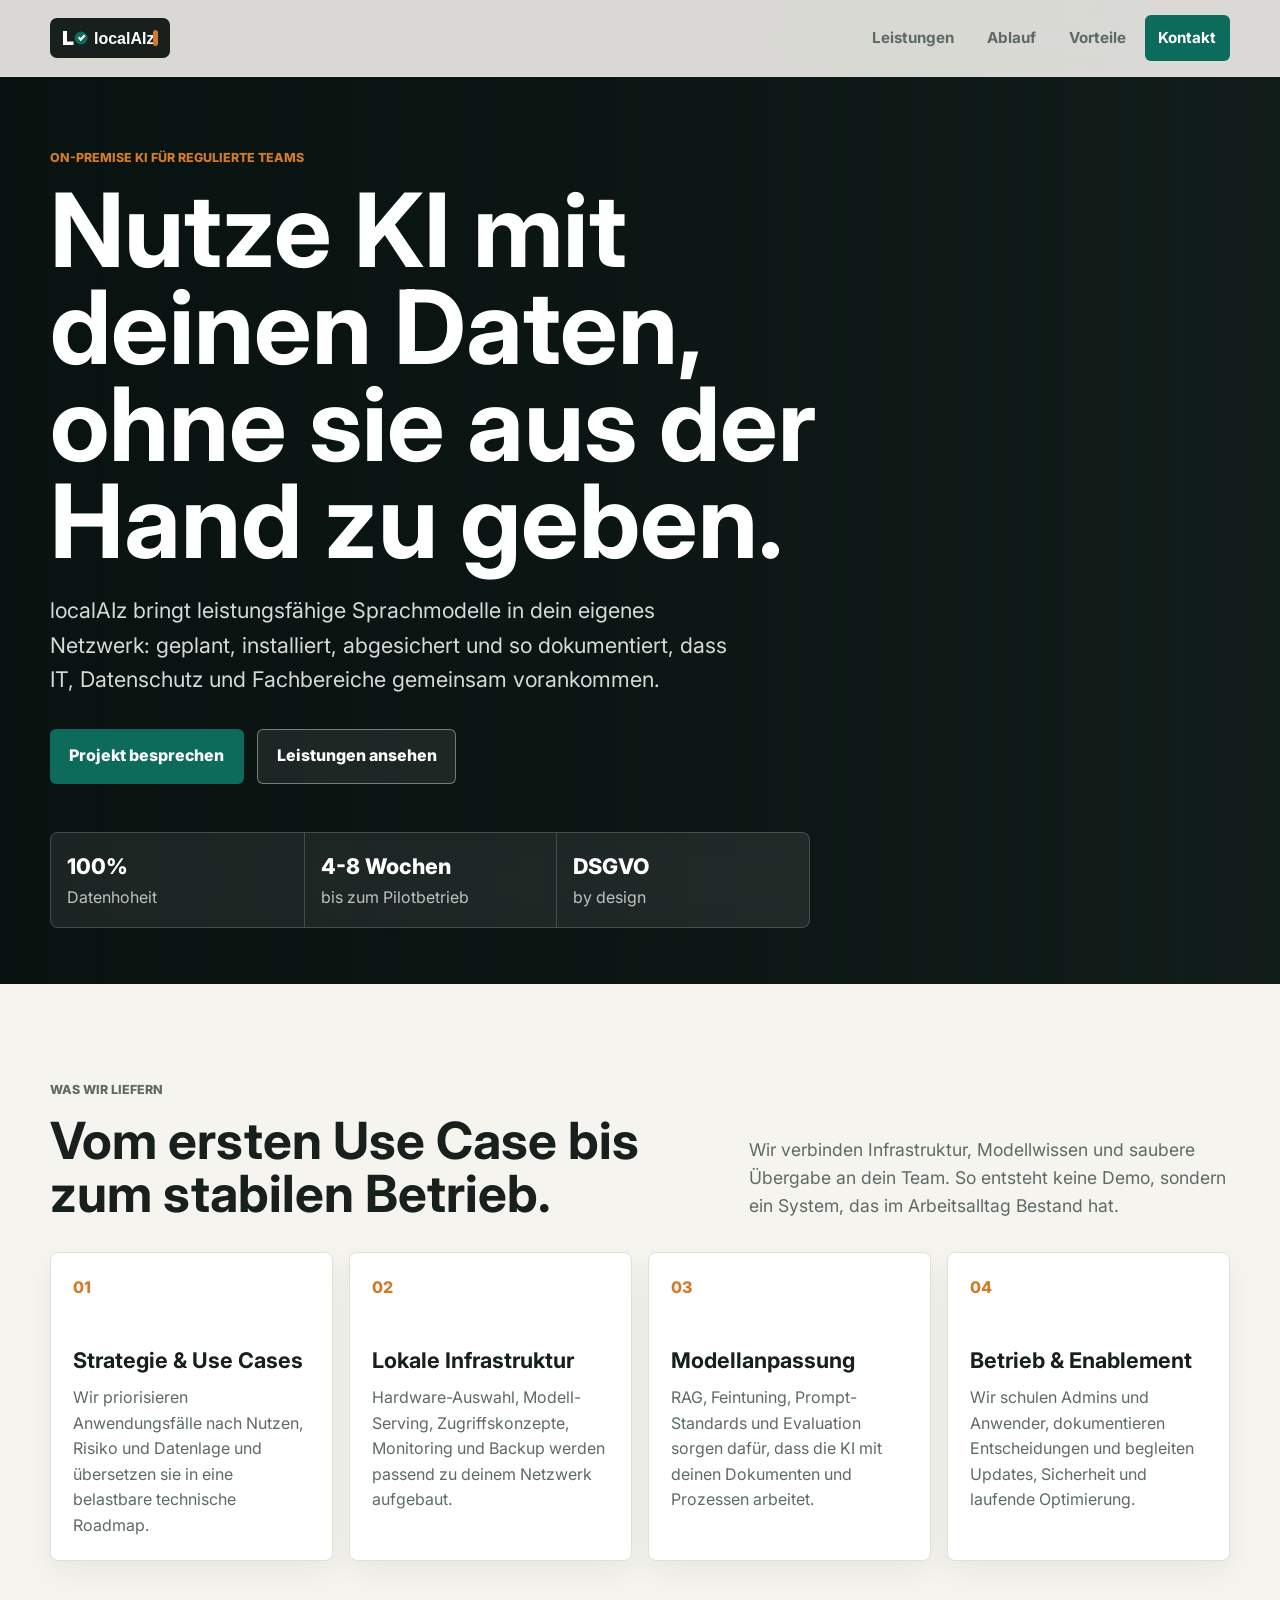
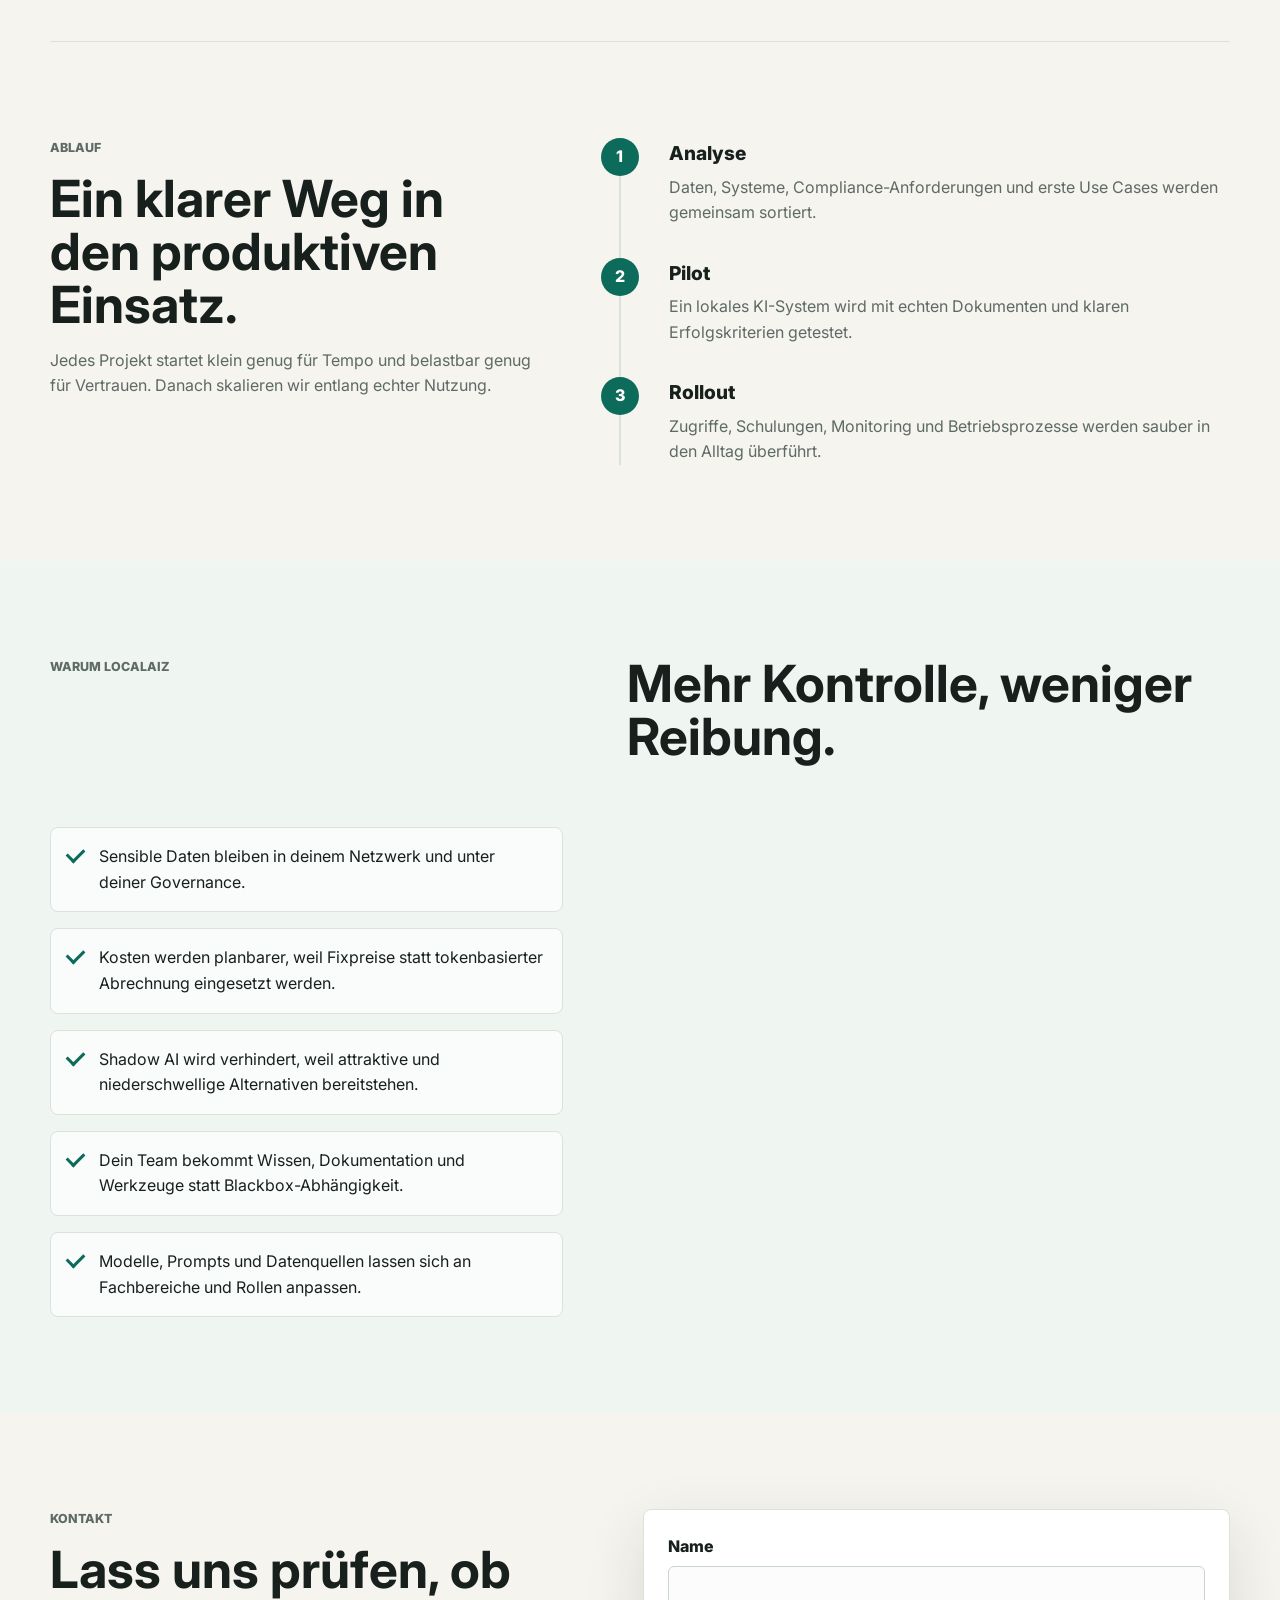
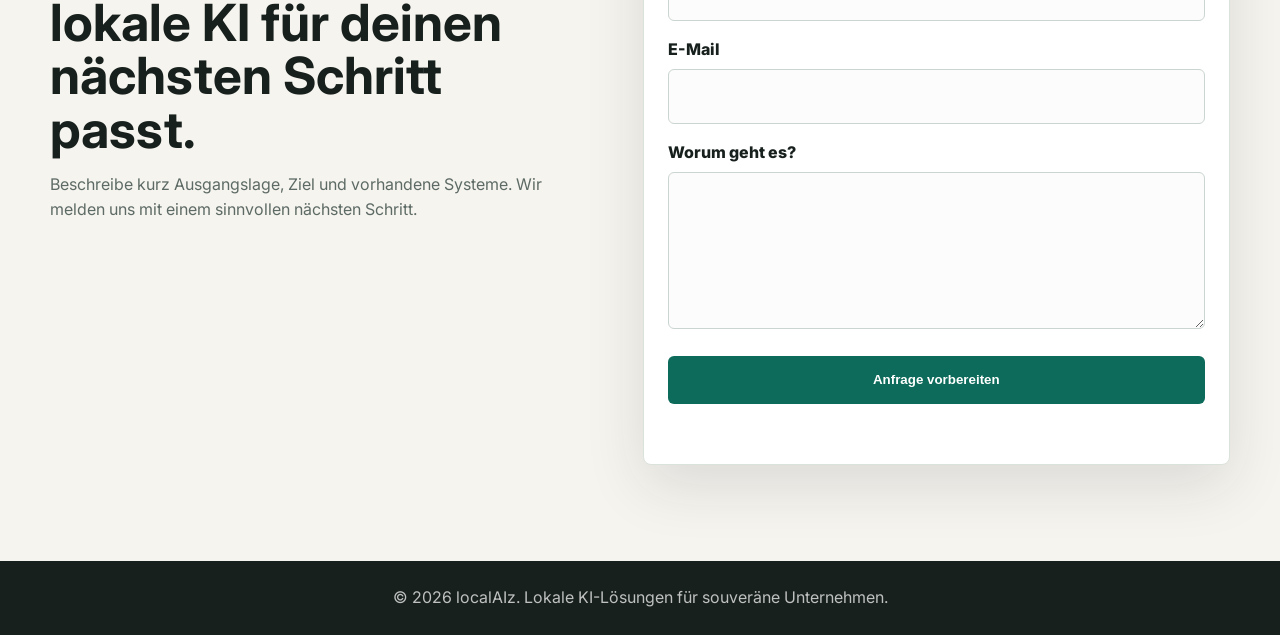
==== index.html @ 85a8493a "initial commit" ====
<!DOCTYPE html>
<html lang="de">
<head>
  <meta charset="utf-8" />
  <meta name="viewport" content="width=device-width, initial-scale=1.0" />
  <meta name="description" content="localAIz plant, installiert und betreibt lokale KI-Systeme für Unternehmen, die sensible Daten sicher im eigenen Netzwerk nutzen wollen." />
  <meta name="robots" content="index, follow" />
  <meta property="og:title" content="localAIz - Lokale KI für sensible Unternehmensdaten" />
  <meta property="og:description" content="Beratung, Deployment und Betrieb lokaler KI-Systeme ohne Cloud-Abhängigkeit." />
  <meta property="og:type" content="website" />
  <meta property="og:url" content="https://localaiz.example.com/" />
  <meta property="og:image" content="https://images.unsplash.com/photo-1516321318423-f06f85e504b3?auto=format&fit=crop&w=1350&q=80" />
  <title>localAIz - Lokale KI für Unternehmen</title>
  <link rel="icon" href="logo.svg" type="image/svg+xml" />
  <link rel="preconnect" href="https://fonts.googleapis.com" />
  <link rel="preconnect" href="https://fonts.gstatic.com" crossorigin />
  <link href="https://fonts.googleapis.com/css2?family=Inter:wght@400;500;600;700;800&display=swap" rel="stylesheet" />
  <link rel="stylesheet" href="styles.css" />
  <script src="script.js" defer></script>
</head>
<body>
  <a href="#main-content" class="skip-link">Zum Hauptinhalt springen</a>

  <header class="site-header" data-header>
    <nav class="nav" aria-label="Hauptnavigation">
      <a class="brand" href="#top" aria-label="localAIz Startseite">
        <img src="logo.svg" alt="" class="logo" />
      </a>
      <button class="nav-toggle" type="button" aria-expanded="false" aria-controls="nav-menu" aria-label="Navigation öffnen">
        <span></span>
        <span></span>
      </button>
      <div class="nav-menu" id="nav-menu">
        <a href="#services" class="nav-link">Leistungen</a>
        <a href="#process" class="nav-link">Ablauf</a>
        <a href="#why" class="nav-link">Vorteile</a>
        <a href="#contact" class="nav-link nav-cta">Kontakt</a>
      </div>
    </nav>
  </header>

  <main id="main-content">
    <section class="hero" id="top" aria-labelledby="hero-title">
      <div class="hero-media" aria-hidden="true"></div>
      <div class="hero-inner">
        <p class="eyebrow">On-premise KI für regulierte Teams</p>
        <h1 id="hero-title">Nutze KI mit deinen Daten, ohne sie aus der Hand zu geben.</h1>
        <p class="hero-copy">localAIz bringt leistungsfähige Sprachmodelle in dein eigenes Netzwerk: geplant, installiert, abgesichert und so dokumentiert, dass IT, Datenschutz und Fachbereiche gemeinsam vorankommen.</p>
        <div class="hero-actions">
          <a href="#contact" class="btn btn-primary">Projekt besprechen</a>
          <a href="#services" class="btn btn-secondary">Leistungen ansehen</a>
        </div>
        <dl class="hero-stats" aria-label="Projektkennzahlen">
          <div>
            <dt>100%</dt>
            <dd>Datenhoheit</dd>
          </div>
          <div>
            <dt>4-8 Wochen</dt>
            <dd>bis zum Pilotbetrieb</dd>
          </div>
          <div>
            <dt>DSGVO</dt>
            <dd>by design</dd>
          </div>
        </dl>
      </div>
    </section>

    <section id="services" class="section section-intro">
      <div>
        <p class="eyebrow">Was wir liefern</p>
        <h2>Vom ersten Use Case bis zum stabilen Betrieb.</h2>
      </div>
      <p>Wir verbinden Infrastruktur, Modellwissen und saubere Übergabe an dein Team. So entsteht keine Demo, sondern ein System, das im Arbeitsalltag Bestand hat.</p>
    </section>

    <section class="service-grid" aria-label="Leistungen">
      <article class="service-card">
        <span class="card-number">01</span>
        <h3>Strategie & Use Cases</h3>
        <p>Wir priorisieren Anwendungsfälle nach Nutzen, Risiko und Datenlage und übersetzen sie in eine belastbare technische Roadmap.</p>
      </article>
      <article class="service-card">
        <span class="card-number">02</span>
        <h3>Lokale Infrastruktur</h3>
        <p>Hardware-Auswahl, Modell-Serving, Zugriffskonzepte, Monitoring und Backup werden passend zu deinem Netzwerk aufgebaut.</p>
      </article>
      <article class="service-card">
        <span class="card-number">03</span>
        <h3>Modellanpassung</h3>
        <p>RAG, Feintuning, Prompt-Standards und Evaluation sorgen dafür, dass die KI mit deinen Dokumenten und Prozessen arbeitet.</p>
      </article>
      <article class="service-card">
        <span class="card-number">04</span>
        <h3>Betrieb & Enablement</h3>
        <p>Wir schulen Admins und Anwender, dokumentieren Entscheidungen und begleiten Updates, Sicherheit und laufende Optimierung.</p>
      </article>
    </section>

    <section id="process" class="section split-section">
      <div>
        <p class="eyebrow">Ablauf</p>
        <h2>Ein klarer Weg in den produktiven Einsatz.</h2>
        <p>Jedes Projekt startet klein genug für Tempo und belastbar genug für Vertrauen. Danach skalieren wir entlang echter Nutzung.</p>
      </div>
      <ol class="timeline">
        <li>
          <span>Analyse</span>
          <p>Daten, Systeme, Compliance-Anforderungen und erste Use Cases werden gemeinsam sortiert.</p>
        </li>
        <li>
          <span>Pilot</span>
          <p>Ein lokales KI-System wird mit echten Dokumenten und klaren Erfolgskriterien getestet.</p>
        </li>
        <li>
          <span>Rollout</span>
          <p>Zugriffe, Schulungen, Monitoring und Betriebsprozesse werden sauber in den Alltag überführt.</p>
        </li>
      </ol>
    </section>

    <section id="why" class="section why">
      <div class="why-panel">
        <p class="eyebrow">Warum localAIz</p>
        <h2>Mehr Kontrolle, weniger Reibung.</h2>
        <ul class="check-list">
          <li>Sensible Daten bleiben in deinem Netzwerk und unter deiner Governance.</li>
          <li>Kosten werden planbarer, weil Fixpreise statt tokenbasierter Abrechnung eingesetzt werden.</li>
          <li>Shadow AI wird verhindert, weil attraktive und niederschwellige Alternativen bereitstehen.</li>
          <li>Dein Team bekommt Wissen, Dokumentation und Werkzeuge statt Blackbox-Abhängigkeit.</li>
          <li>Modelle, Prompts und Datenquellen lassen sich an Fachbereiche und Rollen anpassen.</li>
        </ul>
      </div>
    </section>

    <section id="contact" class="section contact">
      <div class="contact-copy">
        <p class="eyebrow">Kontakt</p>
        <h2>Lass uns prüfen, ob lokale KI für deinen nächsten Schritt passt.</h2>
        <p>Beschreibe kurz Ausgangslage, Ziel und vorhandene Systeme. Wir melden uns mit einem sinnvollen nächsten Schritt.</p>
      </div>
      <form id="contact-form" class="contact-form" action="#" method="post">
        <div class="field">
          <label for="name">Name</label>
          <input type="text" id="name" name="name" autocomplete="name" required />
        </div>
        <div class="field">
          <label for="email">E-Mail</label>
          <input type="email" id="email" name="email" autocomplete="email" required />
        </div>
        <div class="field">
          <label for="message">Worum geht es?</label>
          <textarea id="message" name="message" rows="5" required></textarea>
        </div>
        <button type="submit" class="btn btn-primary">Anfrage vorbereiten</button>
        <p class="form-status" role="status" aria-live="polite"></p>
      </form>
    </section>
  </main>

  <footer class="site-footer">
    <p>© 2026 localAIz. Lokale KI-Lösungen für souveräne Unternehmen.</p>
  </footer>
</body>
</html>
---- styles.css ----
:root {
  --bg: #f6f4ef;
  --surface: #ffffff;
  --surface-strong: #eff5f1;
  --ink: #17201d;
  --muted: #5d6a65;
  --line: #dbe2dc;
  --primary: #0c6b5a;
  --primary-dark: #084d42;
  --accent: #d37b2b;
  --shadow: 0 20px 60px rgba(23, 32, 29, 0.12);
  --header-height: 76px;
}

* {
  box-sizing: border-box;
}

html {
  scroll-behavior: smooth;
  scroll-padding-top: calc(var(--header-height) + 24px);
}

body {
  margin: 0;
  color: var(--ink);
  background: var(--bg);
  font-family: "Inter", system-ui, -apple-system, BlinkMacSystemFont, "Segoe UI", sans-serif;
  line-height: 1.6;
}

img {
  max-width: 100%;
  display: block;
}

a {
  color: inherit;
}

.skip-link {
  position: fixed;
  left: 1rem;
  top: 1rem;
  z-index: 20;
  padding: 0.7rem 1rem;
  color: var(--surface);
  background: var(--ink);
  border-radius: 6px;
  transform: translateY(-150%);
}

.skip-link:focus {
  transform: translateY(0);
}

.site-header {
  position: fixed;
  top: 0;
  left: 0;
  right: 0;
  z-index: 10;
  background: rgba(246, 244, 239, 0.88);
  border-bottom: 1px solid rgba(219, 226, 220, 0.75);
  backdrop-filter: blur(16px);
}

.nav {
  min-height: var(--header-height);
  width: min(1180px, calc(100% - 32px));
  margin: 0 auto;
  display: flex;
  align-items: center;
  justify-content: space-between;
  gap: 1.5rem;
}

.brand {
  display: inline-flex;
  align-items: center;
  text-decoration: none;
}

.logo {
  width: 120px;
  height: 40px;
}

.nav-menu {
  display: flex;
  align-items: center;
  gap: 0.35rem;
}

.nav-link {
  padding: 0.65rem 0.85rem;
  color: var(--muted);
  border-radius: 6px;
  text-decoration: none;
  font-size: 0.95rem;
  font-weight: 700;
}

.nav-link:hover,
.nav-link:focus-visible,
.nav-link.active {
  color: var(--ink);
  background: rgba(12, 107, 90, 0.09);
}

.nav-cta {
  color: var(--surface);
  background: var(--primary);
}

.nav-cta:hover,
.nav-cta:focus-visible,
.nav-cta.active {
  color: var(--surface);
  background: var(--primary-dark);
}

.nav-toggle {
  display: none;
  width: 44px;
  height: 44px;
  border: 1px solid var(--line);
  border-radius: 6px;
  background: var(--surface);
  cursor: pointer;
}

.nav-toggle span {
  display: block;
  width: 20px;
  height: 2px;
  margin: 5px auto;
  background: var(--ink);
}

.hero {
  position: relative;
  min-height: 92vh;
  padding: calc(var(--header-height) + 72px) 1rem 56px;
  display: grid;
  align-items: end;
  overflow: hidden;
  color: var(--surface);
  background: #16221f;
}

.hero-media {
  position: absolute;
  inset: 0;
  background:
    linear-gradient(90deg, rgba(7, 17, 15, 0.9) 0%, rgba(7, 17, 15, 0.72) 46%, rgba(7, 17, 15, 0.3) 100%),
    url("https://images.unsplash.com/photo-1516321318423-f06f85e504b3?auto=format&fit=crop&w=1600&q=82") center / cover no-repeat;
}

.hero-inner {
  position: relative;
  width: min(1180px, 100%);
  margin: 0 auto;
}

.eyebrow {
  margin: 0 0 0.85rem;
  color: var(--accent);
  font-size: 0.78rem;
  font-weight: 800;
  letter-spacing: 0;
  text-transform: uppercase;
}

.hero h1 {
  max-width: 800px;
  margin: 0;
  font-size: clamp(2.7rem, 8vw, 6.6rem);
  line-height: 0.95;
}

.hero-copy {
  max-width: 690px;
  margin: 1.4rem 0 0;
  color: rgba(255, 255, 255, 0.84);
  font-size: clamp(1.05rem, 2vw, 1.35rem);
}

.hero-actions {
  display: flex;
  flex-wrap: wrap;
  gap: 0.85rem;
  margin-top: 2rem;
}

.btn {
  display: inline-flex;
  align-items: center;
  justify-content: center;
  min-height: 48px;
  padding: 0.85rem 1.15rem;
  border: 1px solid transparent;
  border-radius: 6px;
  text-decoration: none;
  font-weight: 800;
  cursor: pointer;
  transition: transform 0.18s ease, background 0.18s ease, border-color 0.18s ease;
}

.btn:hover {
  transform: translateY(-2px);
}

.btn-primary {
  color: var(--surface);
  background: var(--primary);
}

.btn-primary:hover,
.btn-primary:focus-visible {
  background: var(--primary-dark);
}

.btn-secondary {
  color: var(--surface);
  border-color: rgba(255, 255, 255, 0.4);
  background: rgba(255, 255, 255, 0.08);
}

.hero-stats {
  width: min(760px, 100%);
  margin: 3rem 0 0;
  display: grid;
  grid-template-columns: repeat(3, 1fr);
  border: 1px solid rgba(255, 255, 255, 0.18);
  border-radius: 8px;
  background: rgba(255, 255, 255, 0.08);
  backdrop-filter: blur(12px);
}

.hero-stats div {
  padding: 1rem;
}

.hero-stats div + div {
  border-left: 1px solid rgba(255, 255, 255, 0.18);
}

.hero-stats dt {
  font-size: 1.35rem;
  font-weight: 800;
}

.hero-stats dd {
  margin: 0.15rem 0 0;
  color: rgba(255, 255, 255, 0.72);
}

.section,
.service-grid {
  width: min(1180px, calc(100% - 32px));
  margin: 0 auto;
}

.section {
  padding: 6rem 0;
}

.section h2 {
  margin: 0;
  max-width: 740px;
  font-size: clamp(2rem, 4vw, 3.5rem);
  line-height: 1.04;
}

.section p {
  color: var(--muted);
}

.section-intro {
  display: grid;
  grid-template-columns: 1.15fr 0.85fr;
  align-items: end;
  gap: 3rem;
  padding-bottom: 2rem;
}

.section-intro > p {
  margin: 0;
  font-size: 1.1rem;
}

.service-grid {
  display: grid;
  grid-template-columns: repeat(4, 1fr);
  gap: 1rem;
  padding-bottom: 5rem;
}

.service-card {
  min-height: 300px;
  padding: 1.35rem;
  border: 1px solid var(--line);
  border-radius: 8px;
  background: var(--surface);
  box-shadow: 0 12px 30px rgba(23, 32, 29, 0.06);
}

.card-number {
  color: var(--accent);
  font-weight: 800;
}

.service-card h3 {
  margin: 3rem 0 0.75rem;
  font-size: 1.35rem;
  line-height: 1.15;
}

.service-card p {
  margin: 0;
  color: var(--muted);
}

.split-section {
  display: grid;
  grid-template-columns: 0.8fr 1fr;
  gap: 5rem;
  align-items: start;
  border-top: 1px solid var(--line);
}

.timeline {
  margin: 0;
  padding: 0;
  list-style: none;
  counter-reset: step;
}

.timeline li {
  position: relative;
  padding: 0 0 2rem 3rem;
  counter-increment: step;
  border-left: 2px solid var(--line);
}

.timeline li::before {
  content: counter(step);
  position: absolute;
  left: -20px;
  top: 0;
  width: 38px;
  height: 38px;
  display: grid;
  place-items: center;
  color: var(--surface);
  background: var(--primary);
  border-radius: 50%;
  font-weight: 800;
}

.timeline li:last-child {
  padding-bottom: 0;
}

.timeline span {
  display: block;
  margin-bottom: 0.35rem;
  font-size: 1.2rem;
  font-weight: 800;
}

.timeline p {
  margin: 0;
  color: var(--muted);
}

.why {
  width: 100%;
  max-width: none;
  padding: 6rem max(1rem, calc((100vw - 1180px) / 2));
  background: var(--surface-strong);
}

.why-panel {
  display: grid;
  grid-template-columns: 0.85fr 1fr;
  gap: 4rem;
  align-items: start;
}

.check-list {
  margin: 0;
  padding: 0;
  display: grid;
  gap: 1rem;
  list-style: none;
}

.check-list li {
  position: relative;
  padding: 1rem 1rem 1rem 3rem;
  border: 1px solid var(--line);
  border-radius: 8px;
  background: rgba(255, 255, 255, 0.72);
}

.check-list li::before {
  content: "";
  position: absolute;
  left: 1rem;
  top: 1.25rem;
  width: 14px;
  height: 8px;
  border-left: 3px solid var(--primary);
  border-bottom: 3px solid var(--primary);
  transform: rotate(-45deg);
}

.contact {
  display: grid;
  grid-template-columns: 0.9fr 1fr;
  gap: 4rem;
  align-items: start;
}

.contact-copy p {
  max-width: 520px;
}

.contact-form {
  padding: 1.5rem;
  border: 1px solid var(--line);
  border-radius: 8px;
  background: var(--surface);
  box-shadow: var(--shadow);
}

.field + .field {
  margin-top: 1rem;
}

label {
  display: block;
  margin-bottom: 0.4rem;
  font-weight: 800;
}

input,
textarea {
  width: 100%;
  padding: 0.85rem 0.95rem;
  color: var(--ink);
  border: 1px solid #cbd5cf;
  border-radius: 6px;
  background: #fbfcfb;
  font: inherit;
}

textarea {
  resize: vertical;
}

input:focus,
textarea:focus,
.btn:focus-visible,
.nav-toggle:focus-visible {
  outline: 3px solid rgba(211, 123, 43, 0.35);
  outline-offset: 2px;
}

.contact-form .btn {
  width: 100%;
  margin-top: 1.2rem;
}

.form-status {
  min-height: 1.5rem;
  margin: 0.8rem 0 0;
  color: var(--primary-dark);
  font-weight: 700;
}

.site-footer {
  padding: 1.5rem 1rem;
  color: rgba(255, 255, 255, 0.72);
  background: var(--ink);
  text-align: center;
}

.site-footer p {
  margin: 0;
}

@media (max-width: 920px) {
  .nav-toggle {
    display: block;
  }

  .nav-menu {
    position: absolute;
    left: 16px;
    right: 16px;
    top: calc(var(--header-height) - 6px);
    display: none;
    padding: 0.75rem;
    border: 1px solid var(--line);
    border-radius: 8px;
    background: var(--surface);
    box-shadow: var(--shadow);
  }

  .nav-menu.is-open {
    display: grid;
  }

  .nav-link {
    padding: 0.85rem;
  }

  .section-intro,
  .split-section,
  .why-panel,
  .contact {
    grid-template-columns: 1fr;
    gap: 2rem;
  }

  .service-grid {
    grid-template-columns: repeat(2, 1fr);
  }
}

@media (max-width: 640px) {
  :root {
    --header-height: 68px;
  }

  .nav {
    width: min(100% - 24px, 1180px);
  }

  .logo {
    width: 108px;
    height: 36px;
  }

  .hero {
    min-height: 88vh;
    padding-top: calc(var(--header-height) + 48px);
  }

  .hero-stats,
  .service-grid {
    grid-template-columns: 1fr;
  }

  .hero-stats div + div {
    border-left: 0;
    border-top: 1px solid rgba(255, 255, 255, 0.18);
  }

  .section {
    padding: 4rem 0;
  }

  .service-grid {
    padding-bottom: 4rem;
  }

  .service-card {
    min-height: auto;
  }

  .service-card h3 {
    margin-top: 1.8rem;
  }
}
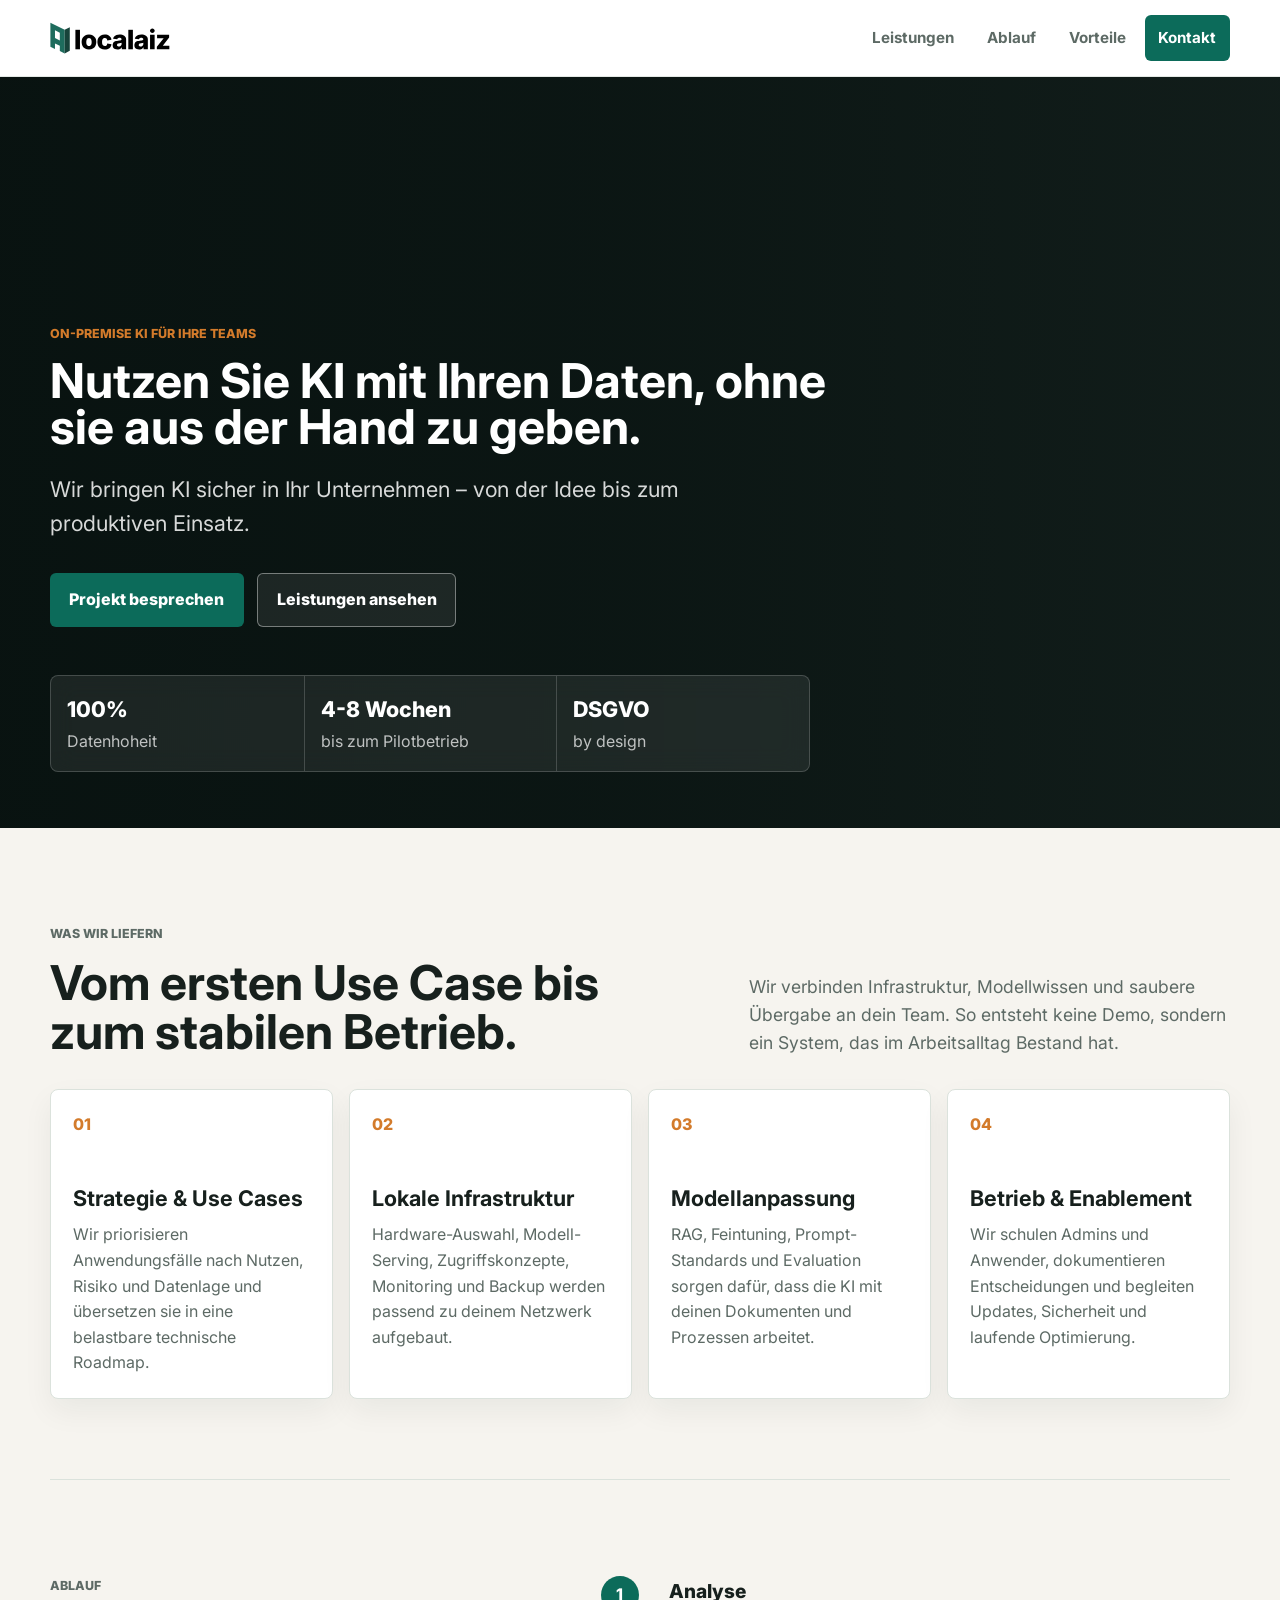
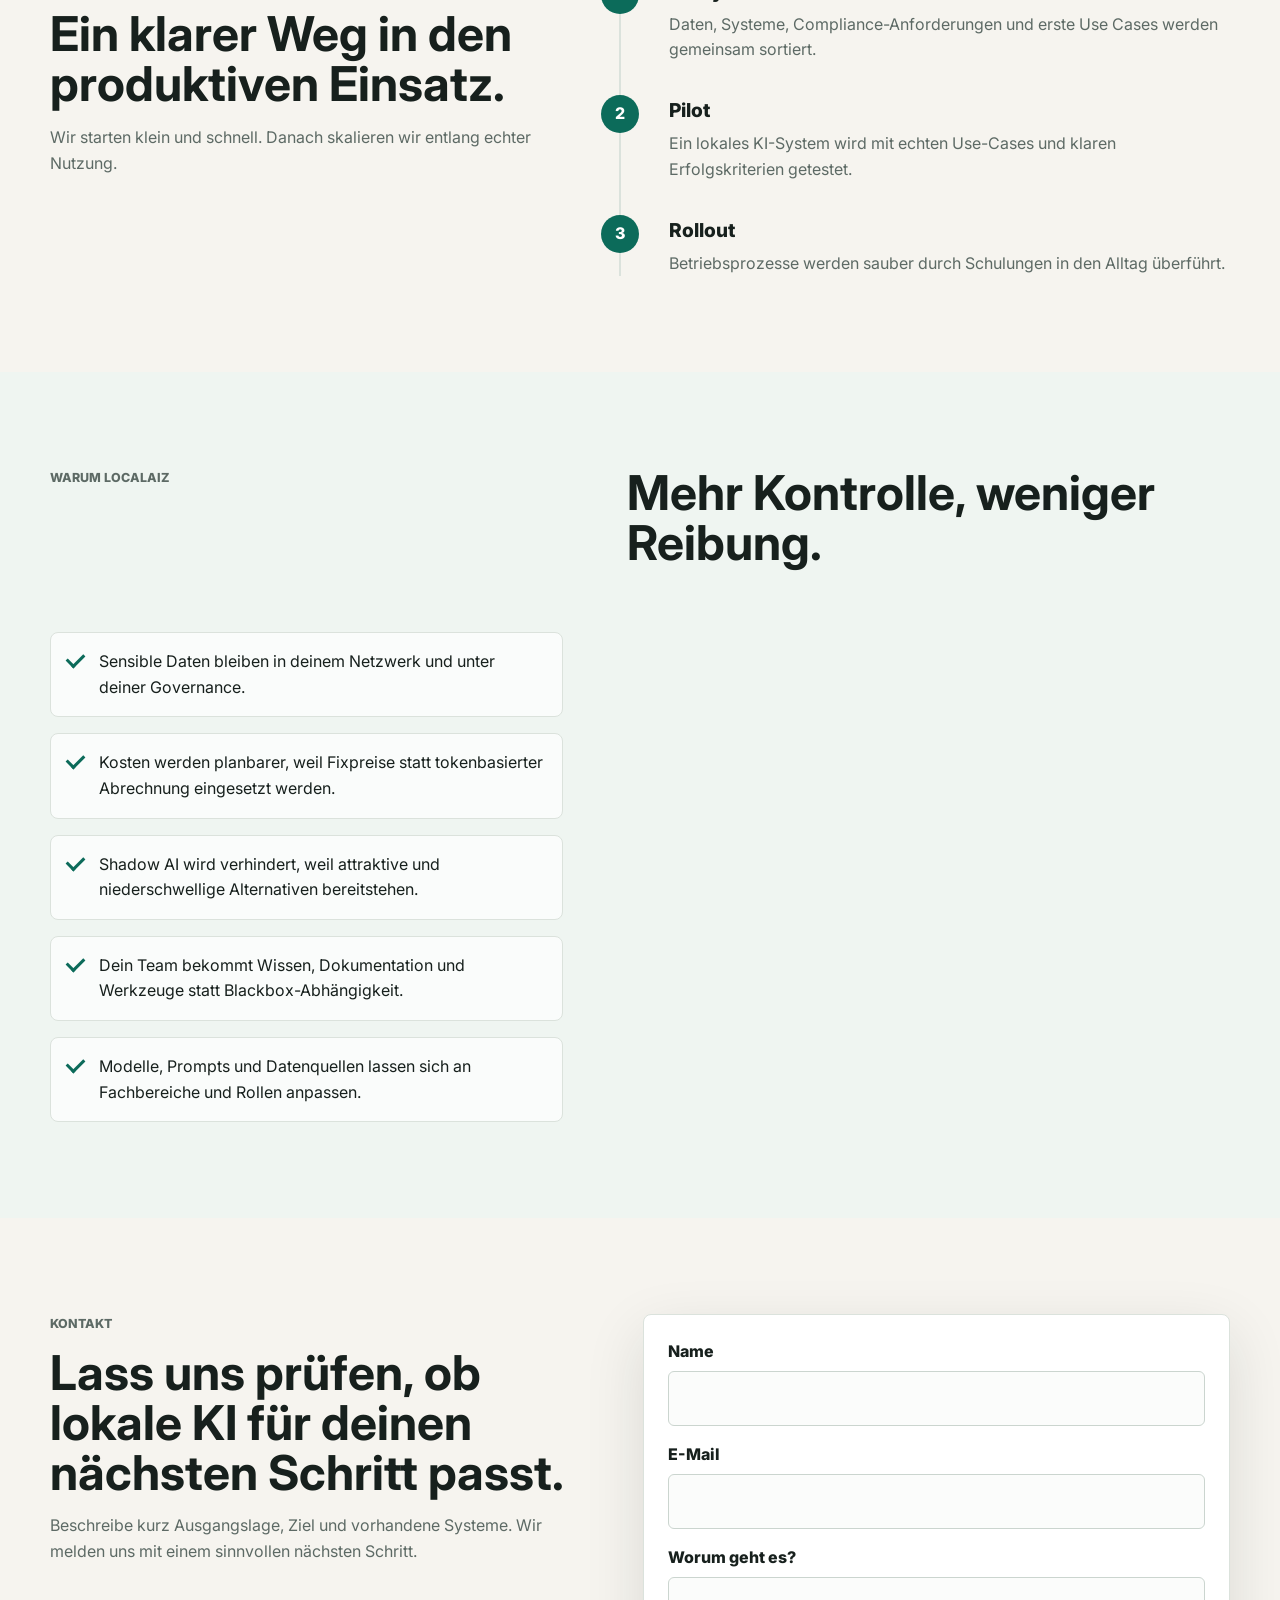
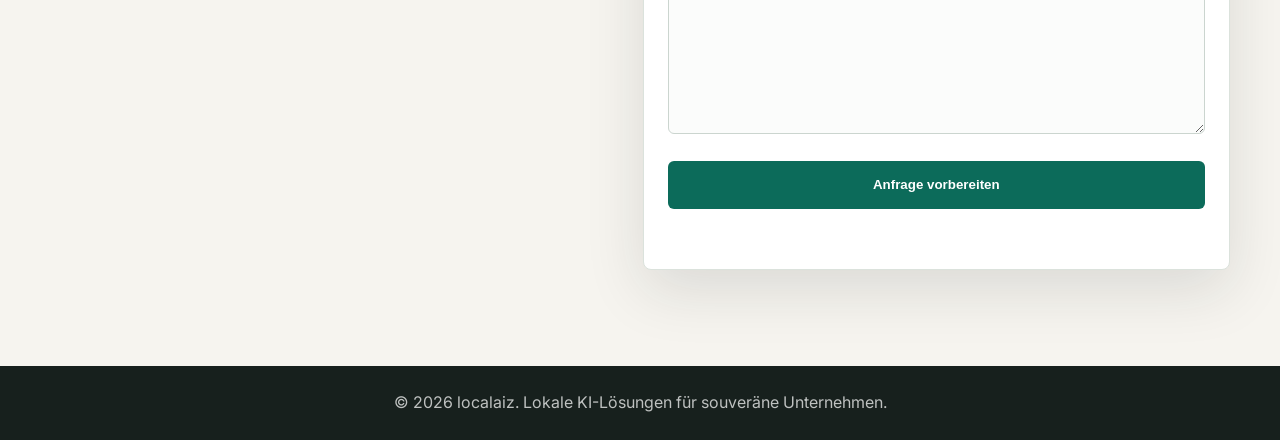
==== commit 7948076d: "Adapted text" ====
--- a/index.html
+++ b/index.html
@@ -3,14 +3,14 @@
 <head>
   <meta charset="utf-8" />
   <meta name="viewport" content="width=device-width, initial-scale=1.0" />
-  <meta name="description" content="localAIz plant, installiert und betreibt lokale KI-Systeme für Unternehmen, die sensible Daten sicher im eigenen Netzwerk nutzen wollen." />
+  <meta name="description" content="localaiz plant, installiert und betreibt lokale KI-Systeme für Unternehmen, die sensible Daten sicher im eigenen Netzwerk nutzen wollen." />
   <meta name="robots" content="index, follow" />
-  <meta property="og:title" content="localAIz - Lokale KI für sensible Unternehmensdaten" />
+  <meta property="og:title" content="localaiz - Lokale KI für sensible Unternehmensdaten" />
   <meta property="og:description" content="Beratung, Deployment und Betrieb lokaler KI-Systeme ohne Cloud-Abhängigkeit." />
   <meta property="og:type" content="website" />
   <meta property="og:url" content="https://localaiz.example.com/" />
   <meta property="og:image" content="https://images.unsplash.com/photo-1516321318423-f06f85e504b3?auto=format&fit=crop&w=1350&q=80" />
-  <title>localAIz - Lokale KI für Unternehmen</title>
+  <title>localaiz - Lokale KI für Unternehmen</title>
   <link rel="icon" href="logo.svg" type="image/svg+xml" />
   <link rel="preconnect" href="https://fonts.googleapis.com" />
   <link rel="preconnect" href="https://fonts.gstatic.com" crossorigin />
@@ -23,7 +23,7 @@
 
   <header class="site-header" data-header>
     <nav class="nav" aria-label="Hauptnavigation">
-      <a class="brand" href="#top" aria-label="localAIz Startseite">
+      <a class="brand" href="#top" aria-label="localaiz Startseite">
         <img src="logo.svg" alt="" class="logo" />
       </a>
       <button class="nav-toggle" type="button" aria-expanded="false" aria-controls="nav-menu" aria-label="Navigation öffnen">
@@ -43,9 +43,9 @@
     <section class="hero" id="top" aria-labelledby="hero-title">
       <div class="hero-media" aria-hidden="true"></div>
       <div class="hero-inner">
-        <p class="eyebrow">On-premise KI für regulierte Teams</p>
-        <h1 id="hero-title">Nutze KI mit deinen Daten, ohne sie aus der Hand zu geben.</h1>
-        <p class="hero-copy">localAIz bringt leistungsfähige Sprachmodelle in dein eigenes Netzwerk: geplant, installiert, abgesichert und so dokumentiert, dass IT, Datenschutz und Fachbereiche gemeinsam vorankommen.</p>
+        <p class="eyebrow">On-premise KI für Ihre Teams</p>
+        <h1 id="hero-title">Nutzen Sie KI mit Ihren Daten, ohne sie aus der Hand zu geben.</h1>
+        <p class="hero-copy">Wir bringen KI sicher in Ihr Unternehmen – von der Idee bis zum produktiven Einsatz.</p>
         <div class="hero-actions">
           <a href="#contact" class="btn btn-primary">Projekt besprechen</a>
           <a href="#services" class="btn btn-secondary">Leistungen ansehen</a>
@@ -102,7 +102,7 @@
       <div>
         <p class="eyebrow">Ablauf</p>
         <h2>Ein klarer Weg in den produktiven Einsatz.</h2>
-        <p>Jedes Projekt startet klein genug für Tempo und belastbar genug für Vertrauen. Danach skalieren wir entlang echter Nutzung.</p>
+        <p>Wir starten klein und schnell. Danach skalieren wir entlang echter Nutzung.</p>
       </div>
       <ol class="timeline">
         <li>
@@ -111,18 +111,18 @@
         </li>
         <li>
           <span>Pilot</span>
-          <p>Ein lokales KI-System wird mit echten Dokumenten und klaren Erfolgskriterien getestet.</p>
+          <p>Ein lokales KI-System wird mit echten Use-Cases und klaren Erfolgskriterien getestet.</p>
         </li>
         <li>
           <span>Rollout</span>
-          <p>Zugriffe, Schulungen, Monitoring und Betriebsprozesse werden sauber in den Alltag überführt.</p>
+          <p>Betriebsprozesse werden sauber durch Schulungen in den Alltag überführt.</p>
         </li>
       </ol>
     </section>
 
     <section id="why" class="section why">
       <div class="why-panel">
-        <p class="eyebrow">Warum localAIz</p>
+        <p class="eyebrow">Warum localaiz</p>
         <h2>Mehr Kontrolle, weniger Reibung.</h2>
         <ul class="check-list">
           <li>Sensible Daten bleiben in deinem Netzwerk und unter deiner Governance.</li>
@@ -160,7 +160,7 @@
   </main>
 
   <footer class="site-footer">
-    <p>© 2026 localAIz. Lokale KI-Lösungen für souveräne Unternehmen.</p>
+    <p>© 2026 localaiz. Lokale KI-Lösungen für souveräne Unternehmen.</p>
   </footer>
 </body>
 </html>
--- a/styles.css
+++ b/styles.css
@@ -60,9 +60,8 @@
   left: 0;
   right: 0;
   z-index: 10;
-  background: rgba(246, 244, 239, 0.88);
+  background: #ffffff;
   border-bottom: 1px solid rgba(219, 226, 220, 0.75);
-  backdrop-filter: blur(16px);
 }
 
 .nav {
@@ -175,7 +174,7 @@
 .hero h1 {
   max-width: 800px;
   margin: 0;
-  font-size: clamp(2.7rem, 8vw, 6.6rem);
+  font-size: 3rem;
   line-height: 0.95;
 }
 
@@ -269,7 +268,7 @@
 .section h2 {
   margin: 0;
   max-width: 740px;
-  font-size: clamp(2rem, 4vw, 3.5rem);
+  font-size: 3rem;
   line-height: 1.04;
 }
 
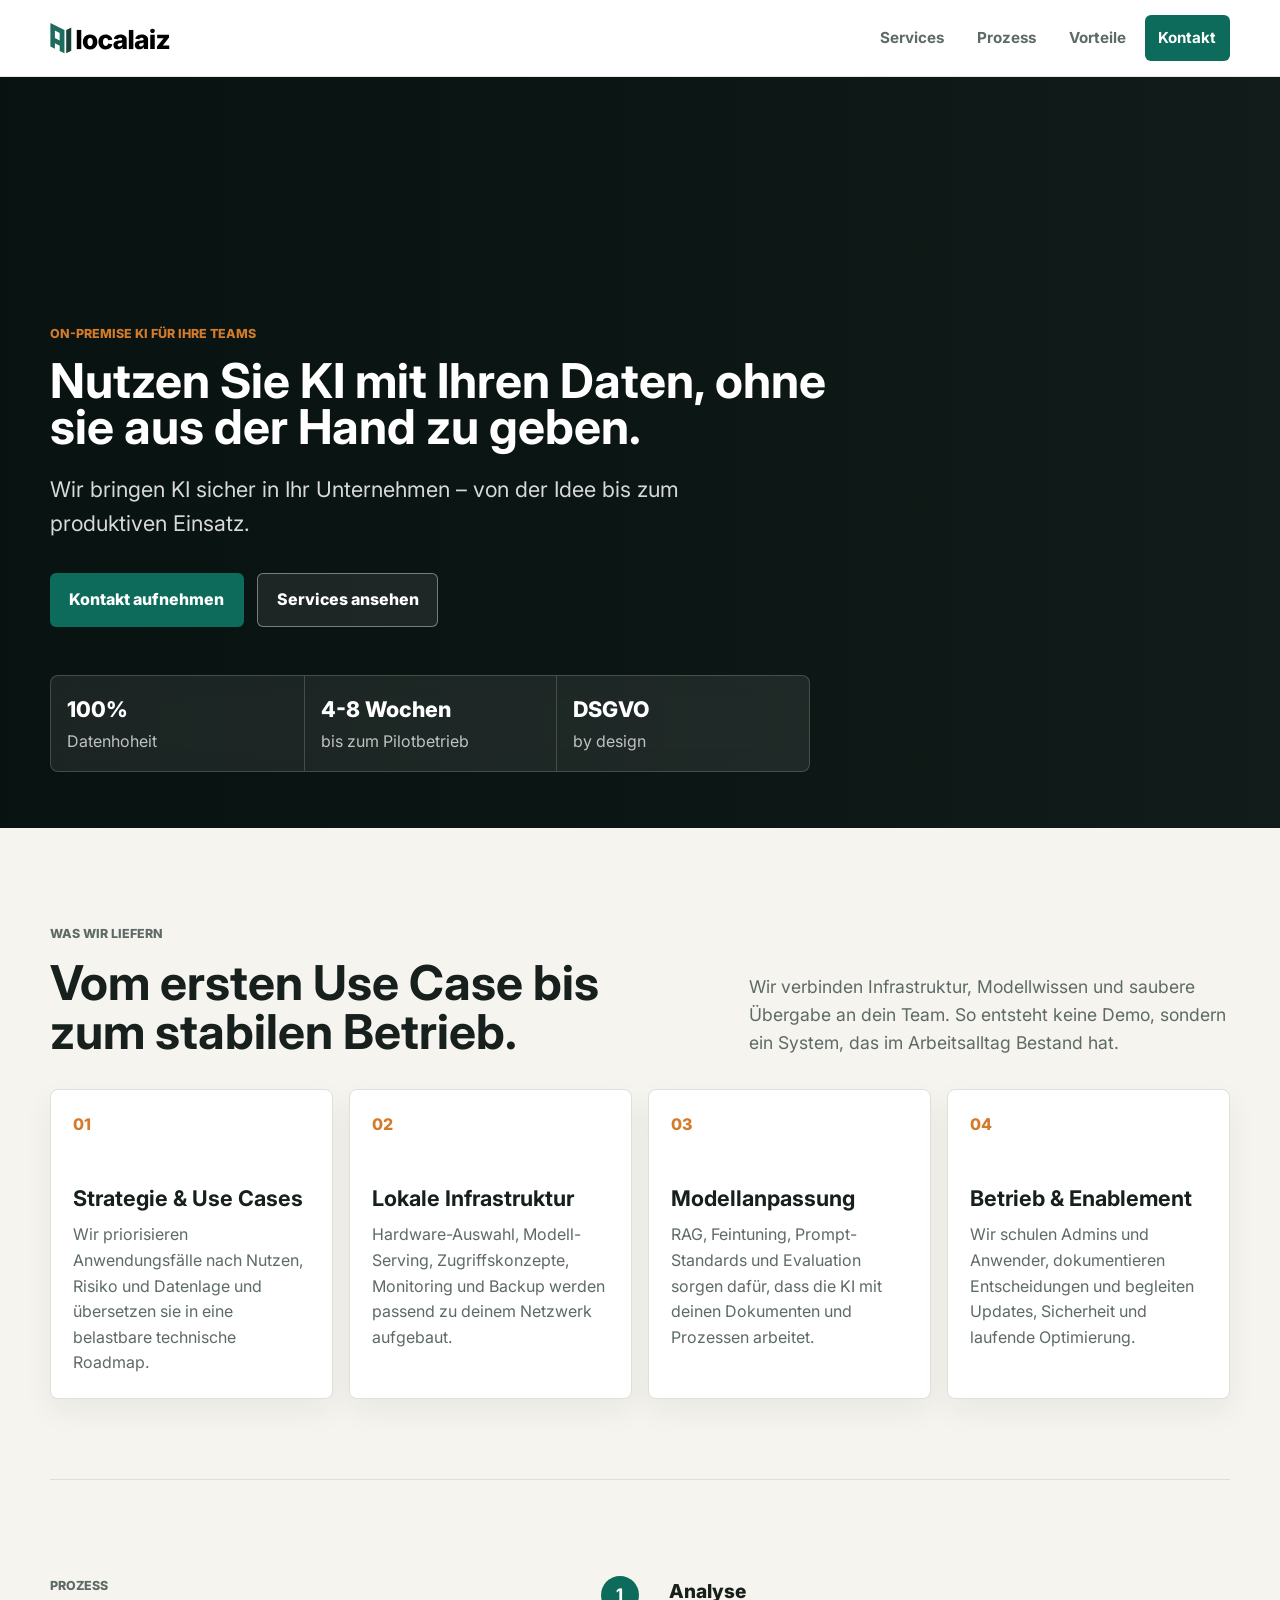
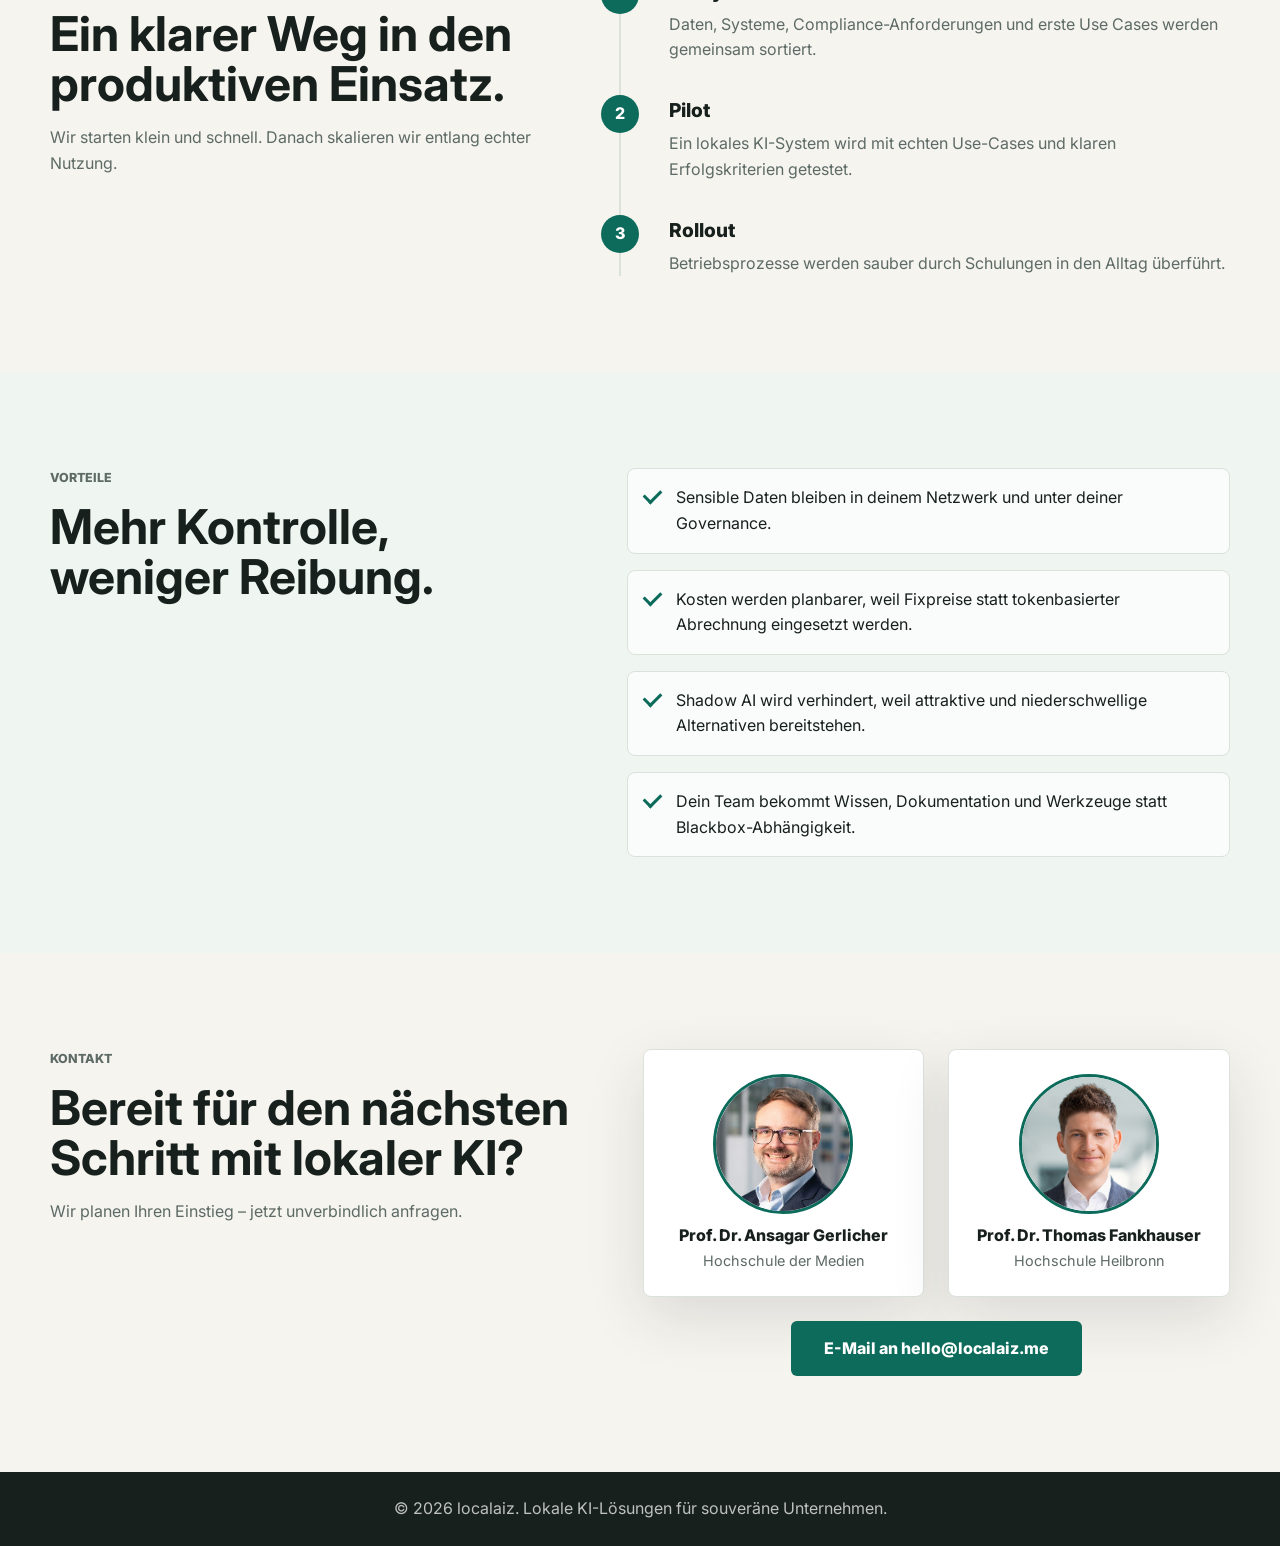
==== commit 76ce54d8: "Updated website" ====
--- a/index.html
+++ b/index.html
@@ -31,8 +31,8 @@
         <span></span>
       </button>
       <div class="nav-menu" id="nav-menu">
-        <a href="#services" class="nav-link">Leistungen</a>
-        <a href="#process" class="nav-link">Ablauf</a>
+        <a href="#services" class="nav-link">Services</a>
+        <a href="#process" class="nav-link">Prozess</a>
         <a href="#why" class="nav-link">Vorteile</a>
         <a href="#contact" class="nav-link nav-cta">Kontakt</a>
       </div>
@@ -47,8 +47,8 @@
         <h1 id="hero-title">Nutzen Sie KI mit Ihren Daten, ohne sie aus der Hand zu geben.</h1>
         <p class="hero-copy">Wir bringen KI sicher in Ihr Unternehmen – von der Idee bis zum produktiven Einsatz.</p>
         <div class="hero-actions">
-          <a href="#contact" class="btn btn-primary">Projekt besprechen</a>
-          <a href="#services" class="btn btn-secondary">Leistungen ansehen</a>
+          <a href="#contact" class="btn btn-primary">Kontakt aufnehmen</a>
+          <a href="#services" class="btn btn-secondary">Services ansehen</a>
         </div>
         <dl class="hero-stats" aria-label="Projektkennzahlen">
           <div>
@@ -75,7 +75,7 @@
       <p>Wir verbinden Infrastruktur, Modellwissen und saubere Übergabe an dein Team. So entsteht keine Demo, sondern ein System, das im Arbeitsalltag Bestand hat.</p>
     </section>
 
-    <section class="service-grid" aria-label="Leistungen">
+    <section class="service-grid" aria-label="Services">
       <article class="service-card">
         <span class="card-number">01</span>
         <h3>Strategie & Use Cases</h3>
@@ -100,7 +100,7 @@
 
     <section id="process" class="section split-section">
       <div>
-        <p class="eyebrow">Ablauf</p>
+        <p class="eyebrow">Prozess</p>
         <h2>Ein klarer Weg in den produktiven Einsatz.</h2>
         <p>Wir starten klein und schnell. Danach skalieren wir entlang echter Nutzung.</p>
       </div>
@@ -122,14 +122,15 @@
 
     <section id="why" class="section why">
       <div class="why-panel">
-        <p class="eyebrow">Warum localaiz</p>
-        <h2>Mehr Kontrolle, weniger Reibung.</h2>
+        <div>
+          <p class="eyebrow">Vorteile</p>
+          <h2>Mehr Kontrolle, weniger Reibung.</h2>
+        </div>
         <ul class="check-list">
           <li>Sensible Daten bleiben in deinem Netzwerk und unter deiner Governance.</li>
           <li>Kosten werden planbarer, weil Fixpreise statt tokenbasierter Abrechnung eingesetzt werden.</li>
           <li>Shadow AI wird verhindert, weil attraktive und niederschwellige Alternativen bereitstehen.</li>
           <li>Dein Team bekommt Wissen, Dokumentation und Werkzeuge statt Blackbox-Abhängigkeit.</li>
-          <li>Modelle, Prompts und Datenquellen lassen sich an Fachbereiche und Rollen anpassen.</li>
         </ul>
       </div>
     </section>
@@ -137,25 +138,26 @@
     <section id="contact" class="section contact">
       <div class="contact-copy">
         <p class="eyebrow">Kontakt</p>
-        <h2>Lass uns prüfen, ob lokale KI für deinen nächsten Schritt passt.</h2>
-        <p>Beschreibe kurz Ausgangslage, Ziel und vorhandene Systeme. Wir melden uns mit einem sinnvollen nächsten Schritt.</p>
+        <h2>Bereit für den nächsten Schritt mit lokaler KI?</h2>
+        <p>Wir planen Ihren Einstieg – jetzt unverbindlich anfragen.</p>
       </div>
-      <form id="contact-form" class="contact-form" action="#" method="post">
-        <div class="field">
-          <label for="name">Name</label>
-          <input type="text" id="name" name="name" autocomplete="name" required />
+      <div class="contact-people">
+        <div class="contact-person">
+          <img src="gerlicher.jpg" alt="Prof. Dr. Ansagar Gerlicher" class="contact-photo" />
+          <div class="contact-person-info">
+            <span class="contact-person-name">Prof. Dr. Ansagar Gerlicher</span>
+            <span class="contact-person-org">Hochschule der Medien</span>
+          </div>
         </div>
-        <div class="field">
-          <label for="email">E-Mail</label>
-          <input type="email" id="email" name="email" autocomplete="email" required />
+        <div class="contact-person">
+          <img src="fankhauser.jpg" alt="Prof. Dr. Thomas Fankhauser" class="contact-photo" />
+          <div class="contact-person-info">
+            <span class="contact-person-name">Prof. Dr. Thomas Fankhauser</span>
+            <span class="contact-person-org">Hochschule Heilbronn</span>
+          </div>
         </div>
-        <div class="field">
-          <label for="message">Worum geht es?</label>
-          <textarea id="message" name="message" rows="5" required></textarea>
-        </div>
-        <button type="submit" class="btn btn-primary">Anfrage vorbereiten</button>
-        <p class="form-status" role="status" aria-live="polite"></p>
-      </form>
+        <a href="mailto:hello@localaiz.me" class="btn btn-primary contact-mailto">E-Mail an hello@localaiz.me</a>
+      </div>
     </section>
   </main>
 
--- a/styles.css
+++ b/styles.css
@@ -427,57 +427,62 @@
   max-width: 520px;
 }
 
-.contact-form {
+.contact-people {
+  display: grid;
+  grid-template-columns: 1fr 1fr;
+  gap: 1.5rem;
+  align-items: start;
+}
+
+.contact-person {
   padding: 1.5rem;
   border: 1px solid var(--line);
   border-radius: 8px;
   background: var(--surface);
   box-shadow: var(--shadow);
-}
-
-.field + .field {
-  margin-top: 1rem;
-}
-
-label {
-  display: block;
-  margin-bottom: 0.4rem;
-  font-weight: 800;
-}
-
-input,
-textarea {
-  width: 100%;
-  padding: 0.85rem 0.95rem;
-  color: var(--ink);
-  border: 1px solid #cbd5cf;
-  border-radius: 6px;
-  background: #fbfcfb;
-  font: inherit;
-}
-
-textarea {
-  resize: vertical;
-}
-
-input:focus,
-textarea:focus,
+  text-align: center;
+  display: flex;
+  flex-direction: column;
+  align-items: center;
+  gap: 0.75rem;
+}
+
+.contact-photo {
+  width: 140px;
+  height: 140px;
+  border-radius: 50%;
+  object-fit: cover;
+  border: 3px solid var(--primary);
+}
+
+.contact-person-info {
+  display: flex;
+  flex-direction: column;
+  gap: 0.25rem;
+}
+
+.contact-person-name {
+  font-weight: 800;
+  font-size: 1rem;
+  line-height: 1.2;
+}
+
+.contact-person-org {
+  color: var(--muted);
+  font-size: 0.9rem;
+}
+
+.contact-mailto {
+  grid-column: 1 / -1;
+  justify-self: center;
+  padding: 0.85rem 2rem;
+  text-decoration: none;
+}
+
 .btn:focus-visible,
 .nav-toggle:focus-visible {
   outline: 3px solid rgba(211, 123, 43, 0.35);
   outline-offset: 2px;
-}
-
-.contact-form .btn {
-  width: 100%;
-  margin-top: 1.2rem;
-}
-
-.form-status {
-  min-height: 1.5rem;
-  margin: 0.8rem 0 0;
-  color: var(--primary-dark);
-  font-weight: 700;
 }
 
 .site-footer {
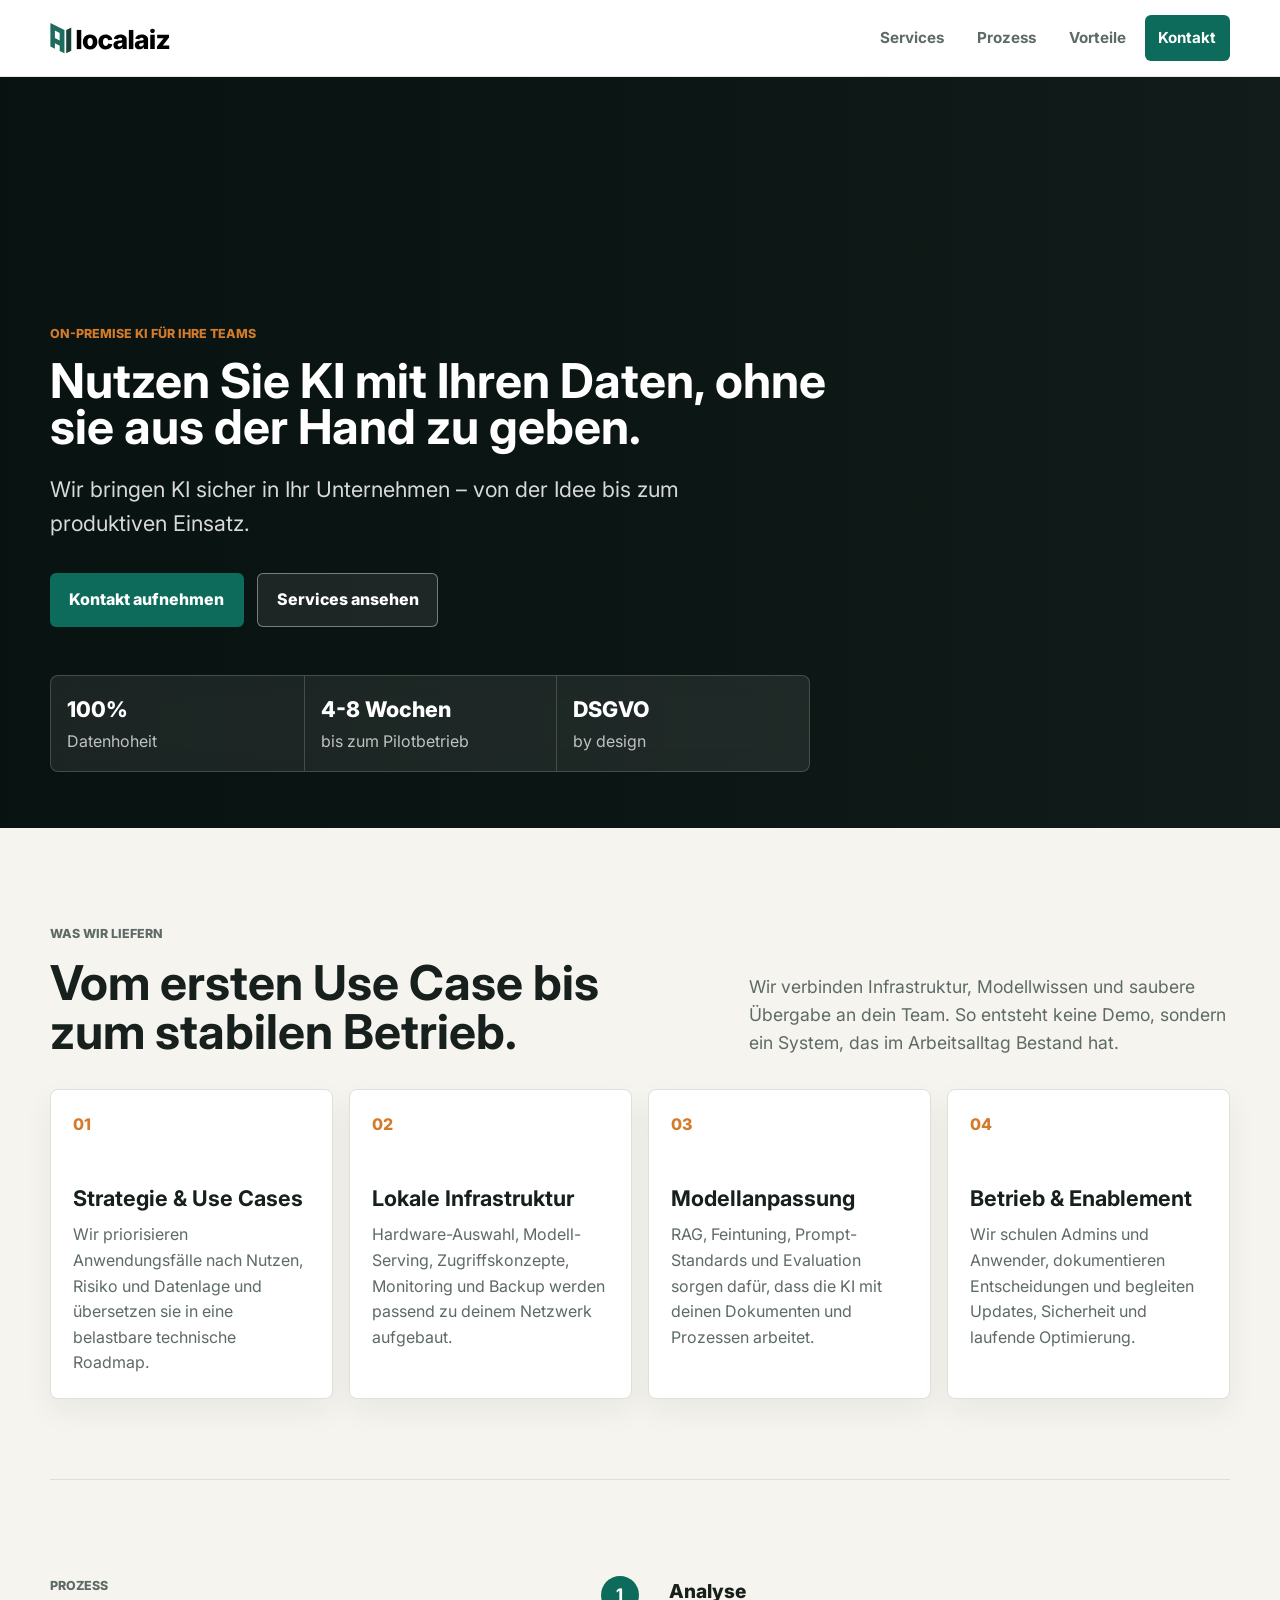
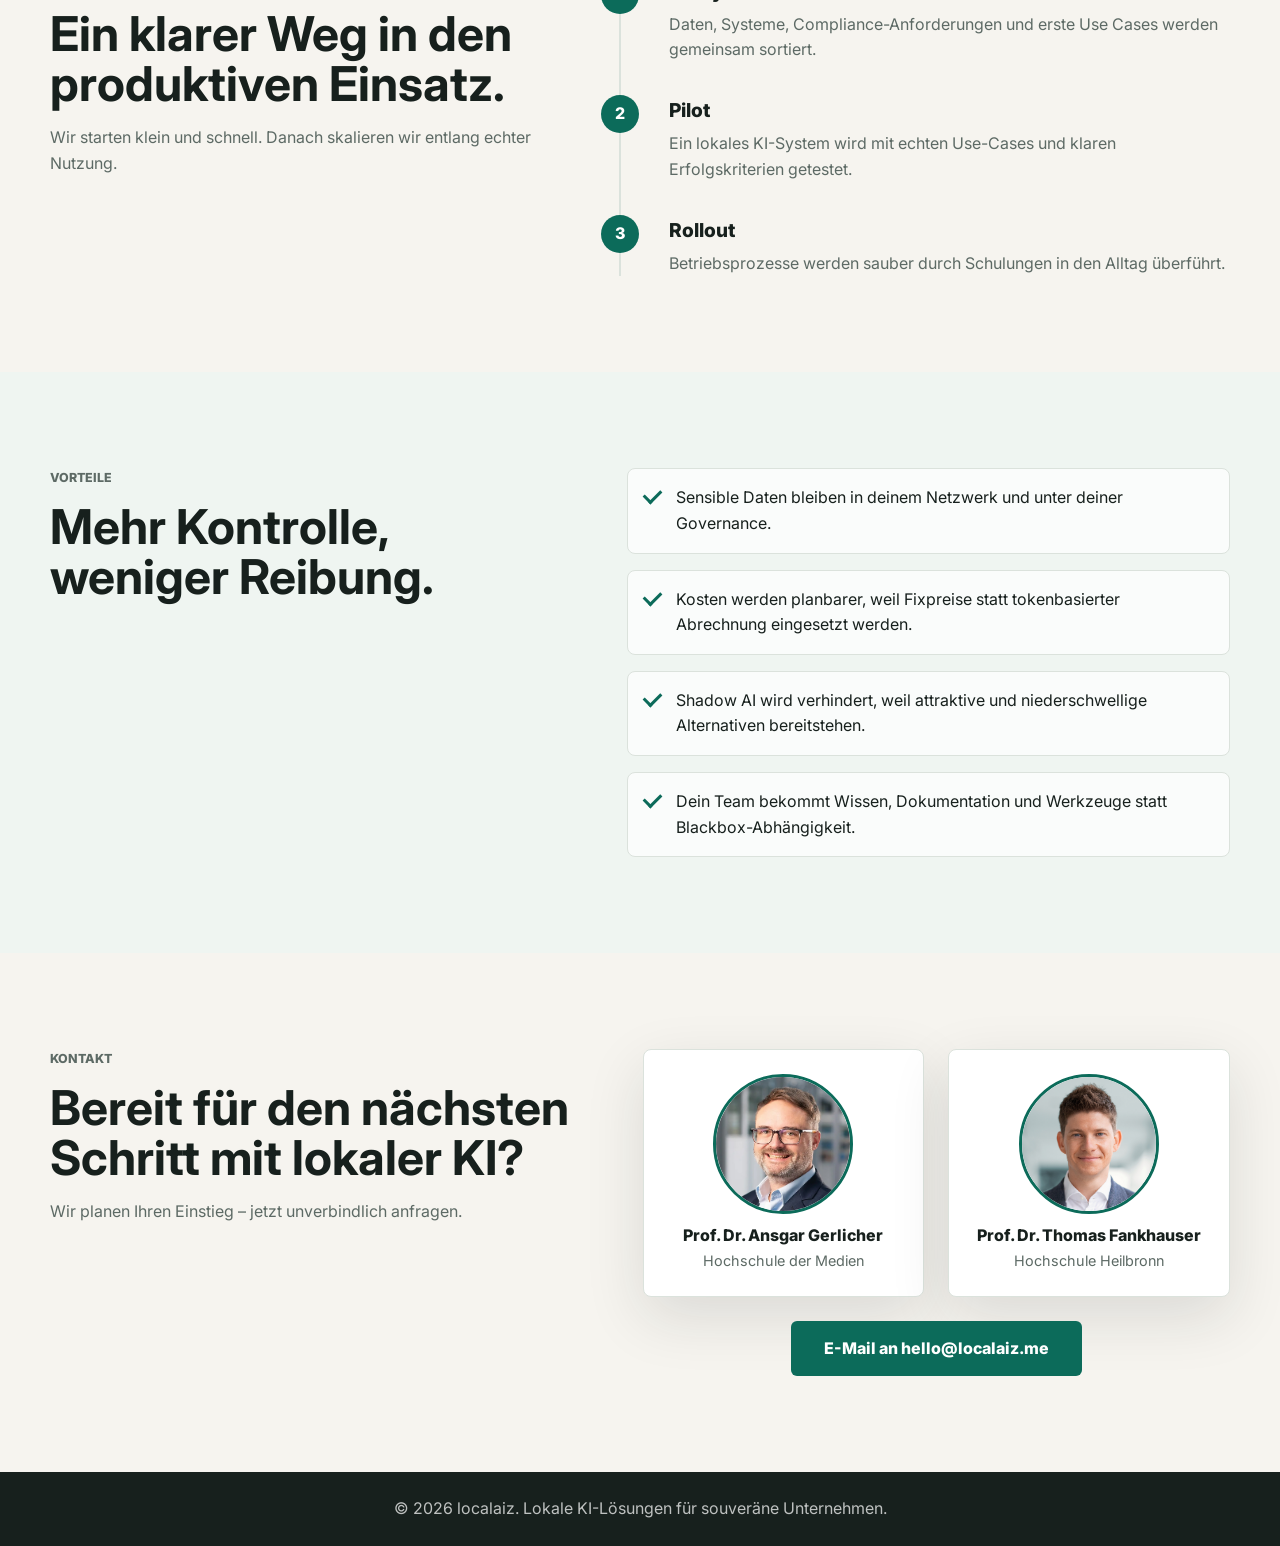
==== commit c4d79947: "Changed Ansagar to Ansgar" ====
--- a/index.html
+++ b/index.html
@@ -143,9 +143,9 @@
       </div>
       <div class="contact-people">
         <div class="contact-person">
-          <img src="gerlicher.jpg" alt="Prof. Dr. Ansagar Gerlicher" class="contact-photo" />
+          <img src="gerlicher.jpg" alt="Prof. Dr. Ansgar Gerlicher" class="contact-photo" />
           <div class="contact-person-info">
-            <span class="contact-person-name">Prof. Dr. Ansagar Gerlicher</span>
+            <span class="contact-person-name">Prof. Dr. Ansgar Gerlicher</span>
             <span class="contact-person-org">Hochschule der Medien</span>
           </div>
         </div>
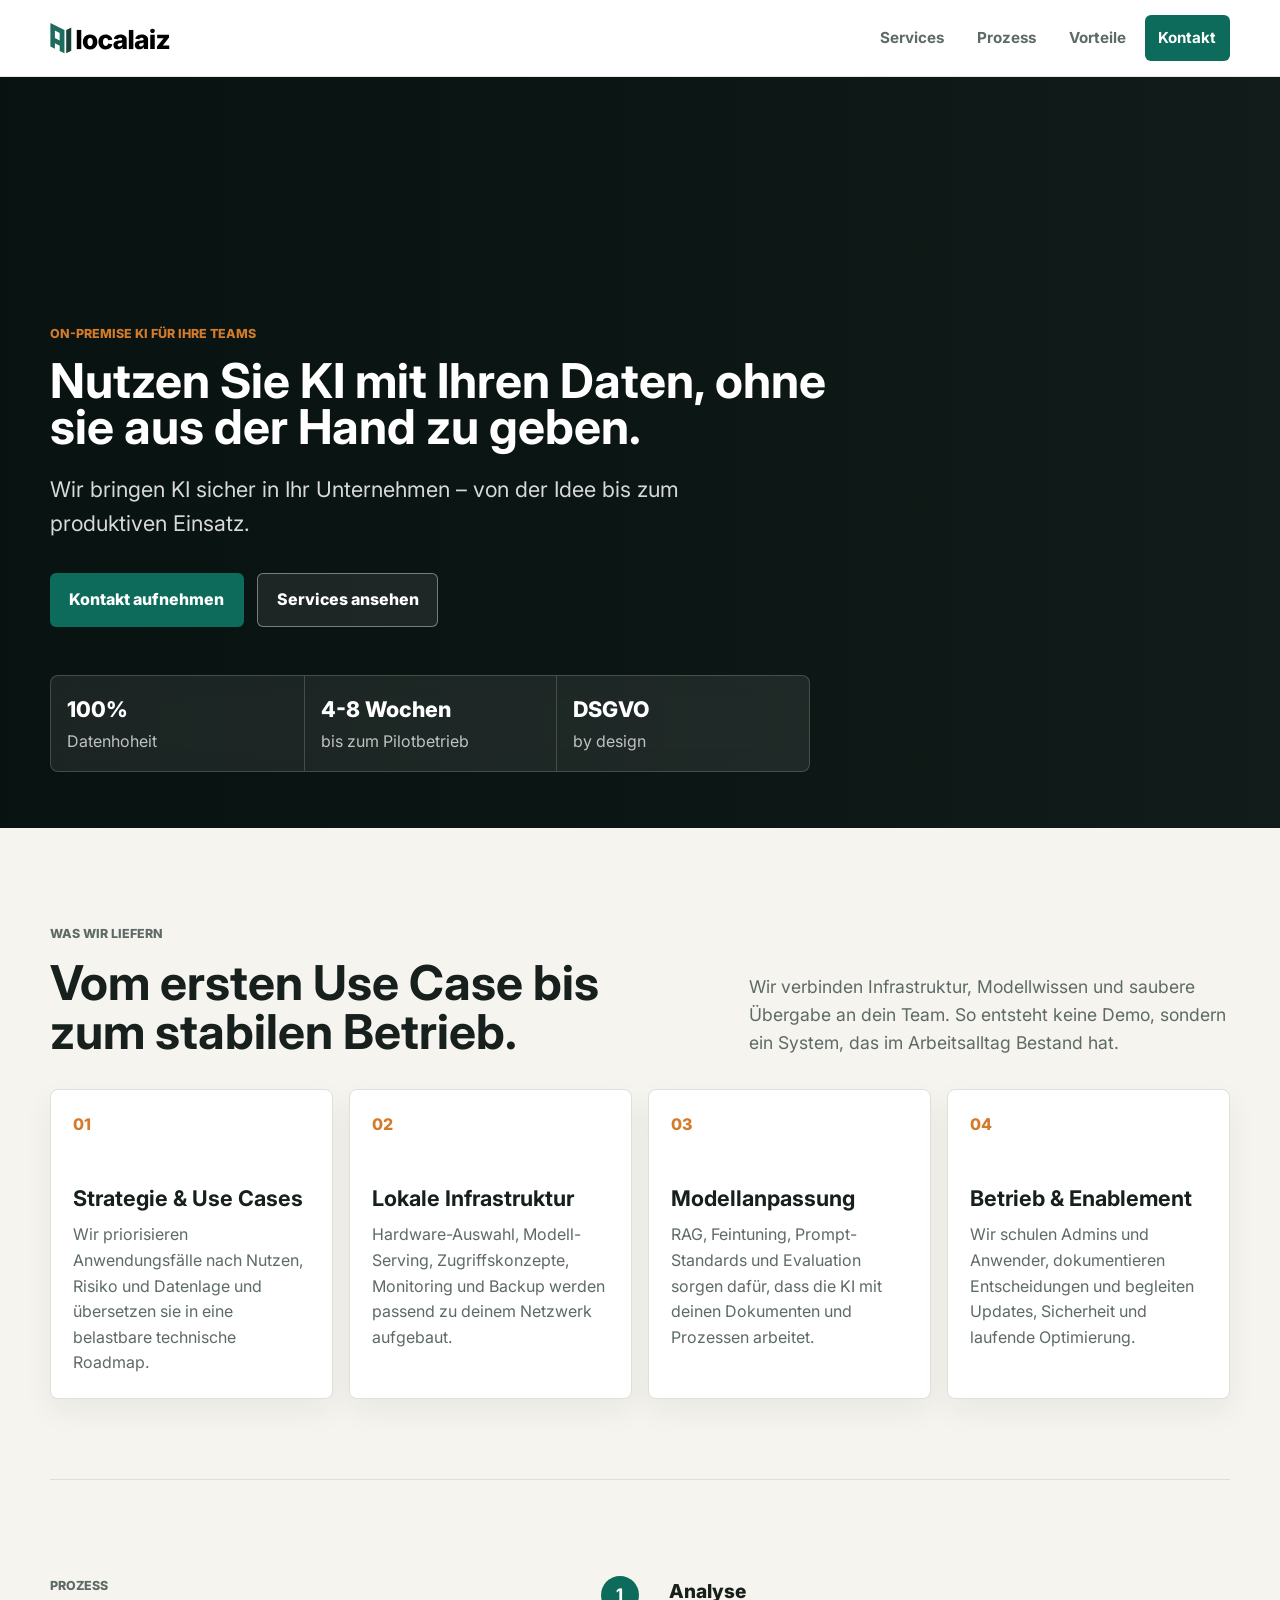
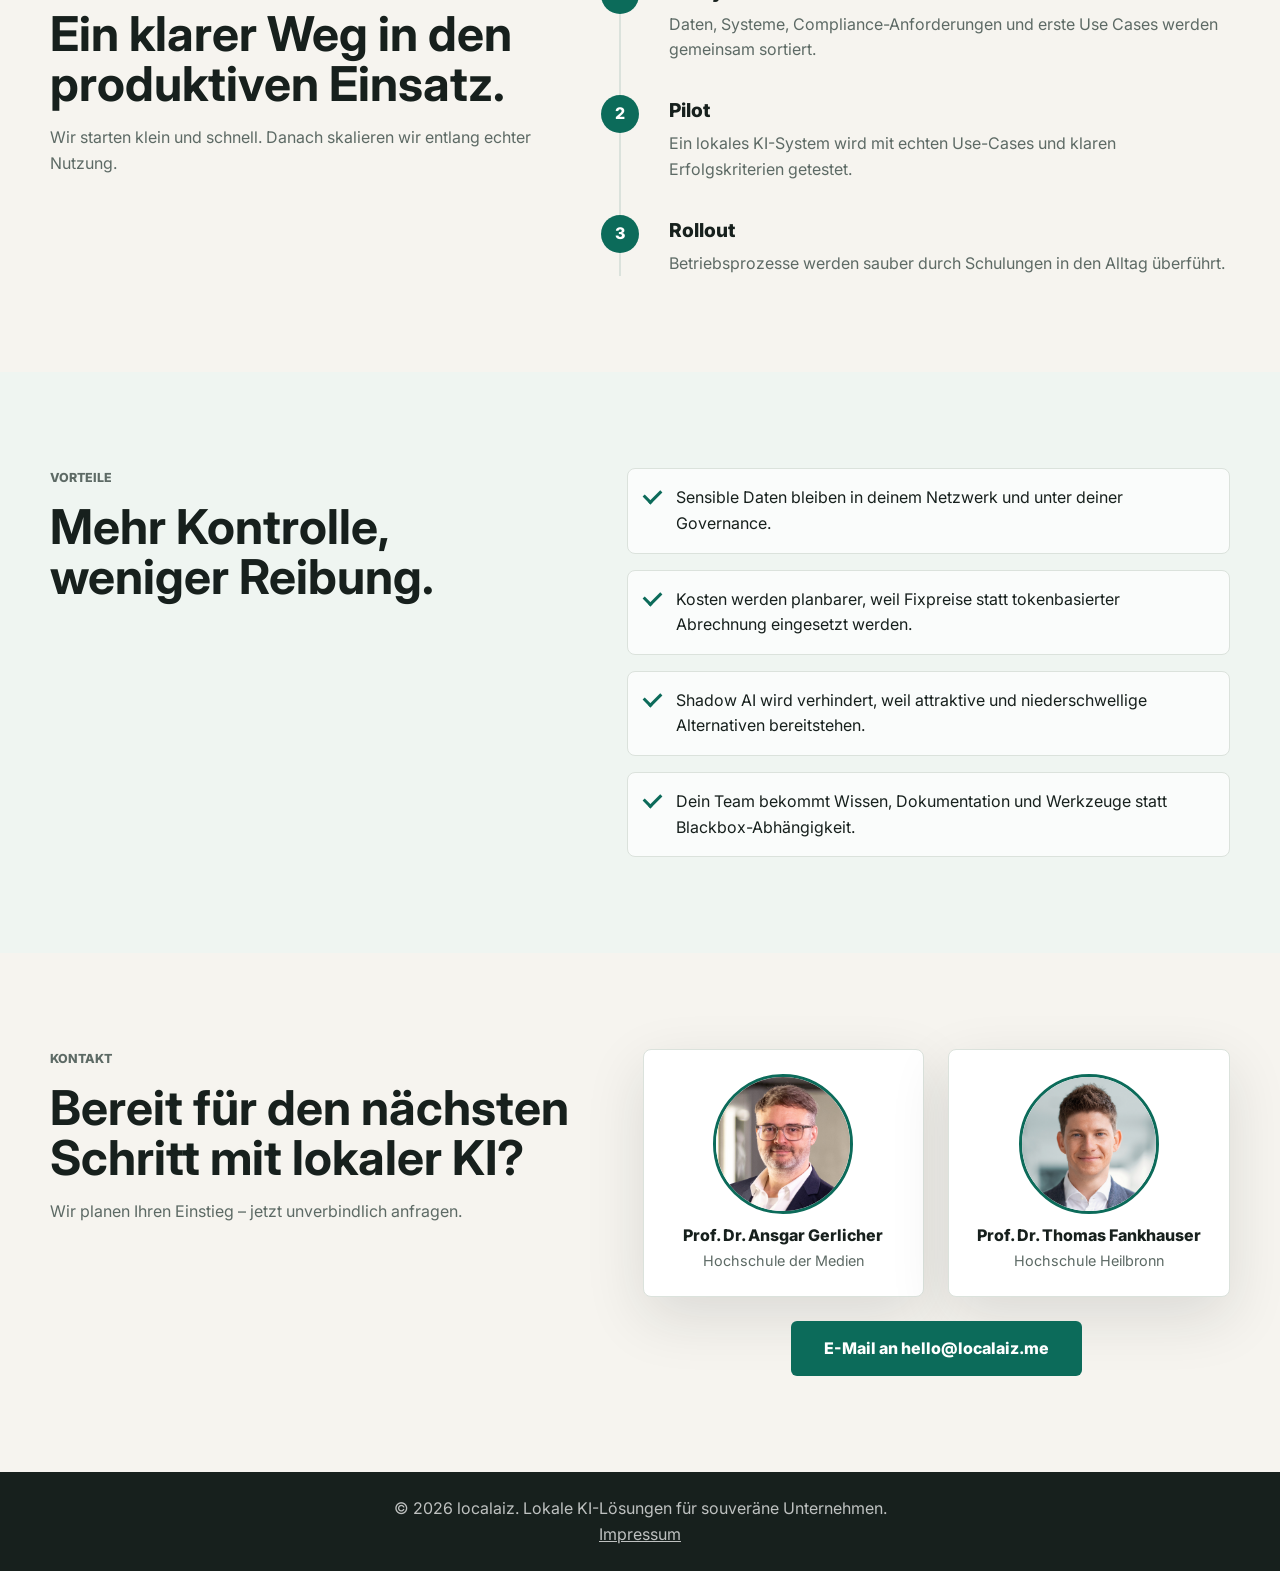
==== commit 50317656: "added impressum.html" ====
--- a/index.html
+++ b/index.html
@@ -50,23 +50,26 @@
           <a href="#contact" class="btn btn-primary">Kontakt aufnehmen</a>
           <a href="#services" class="btn btn-secondary">Services ansehen</a>
         </div>
-        <dl class="hero-stats" aria-label="Projektkennzahlen">
-          <div>
-            <dt>100%</dt>
-            <dd>Datenhoheit</dd>
-          </div>
-          <div>
-            <dt>4-8 Wochen</dt>
-            <dd>bis zum Pilotbetrieb</dd>
-          </div>
-          <div>
-            <dt>DSGVO</dt>
-            <dd>by design</dd>
-          </div>
-        </dl>
-      </div>
-    </section>
+          <dl class="hero-stats" aria-label="Projektkennzahlen">
+            <div>
+              <dt>100%</dt>
+              <dd>Datenhoheit</dd>
+            </div>
+            <div>
+              <dt>4-8 Wochen</dt>
+              <dd>bis zum Pilotbetrieb</dd>
+            </div>
+            <div>
+              <dt>DSGVO</dt>
+              <dd>by design</dd>
+            </div>
+          </dl>
+        </div>
+      </section>
 
+    <!-- Impressum moved to separate page (impressum.html) -->
+
+  </main>
     <section id="services" class="section section-intro">
       <div>
         <p class="eyebrow">Was wir liefern</p>
@@ -163,6 +166,7 @@
 
   <footer class="site-footer">
     <p>© 2026 localaiz. Lokale KI-Lösungen für souveräne Unternehmen.</p>
+    <a href="impressum.html" class="footer-link">Impressum</a>
   </footer>
 </body>
 </html>
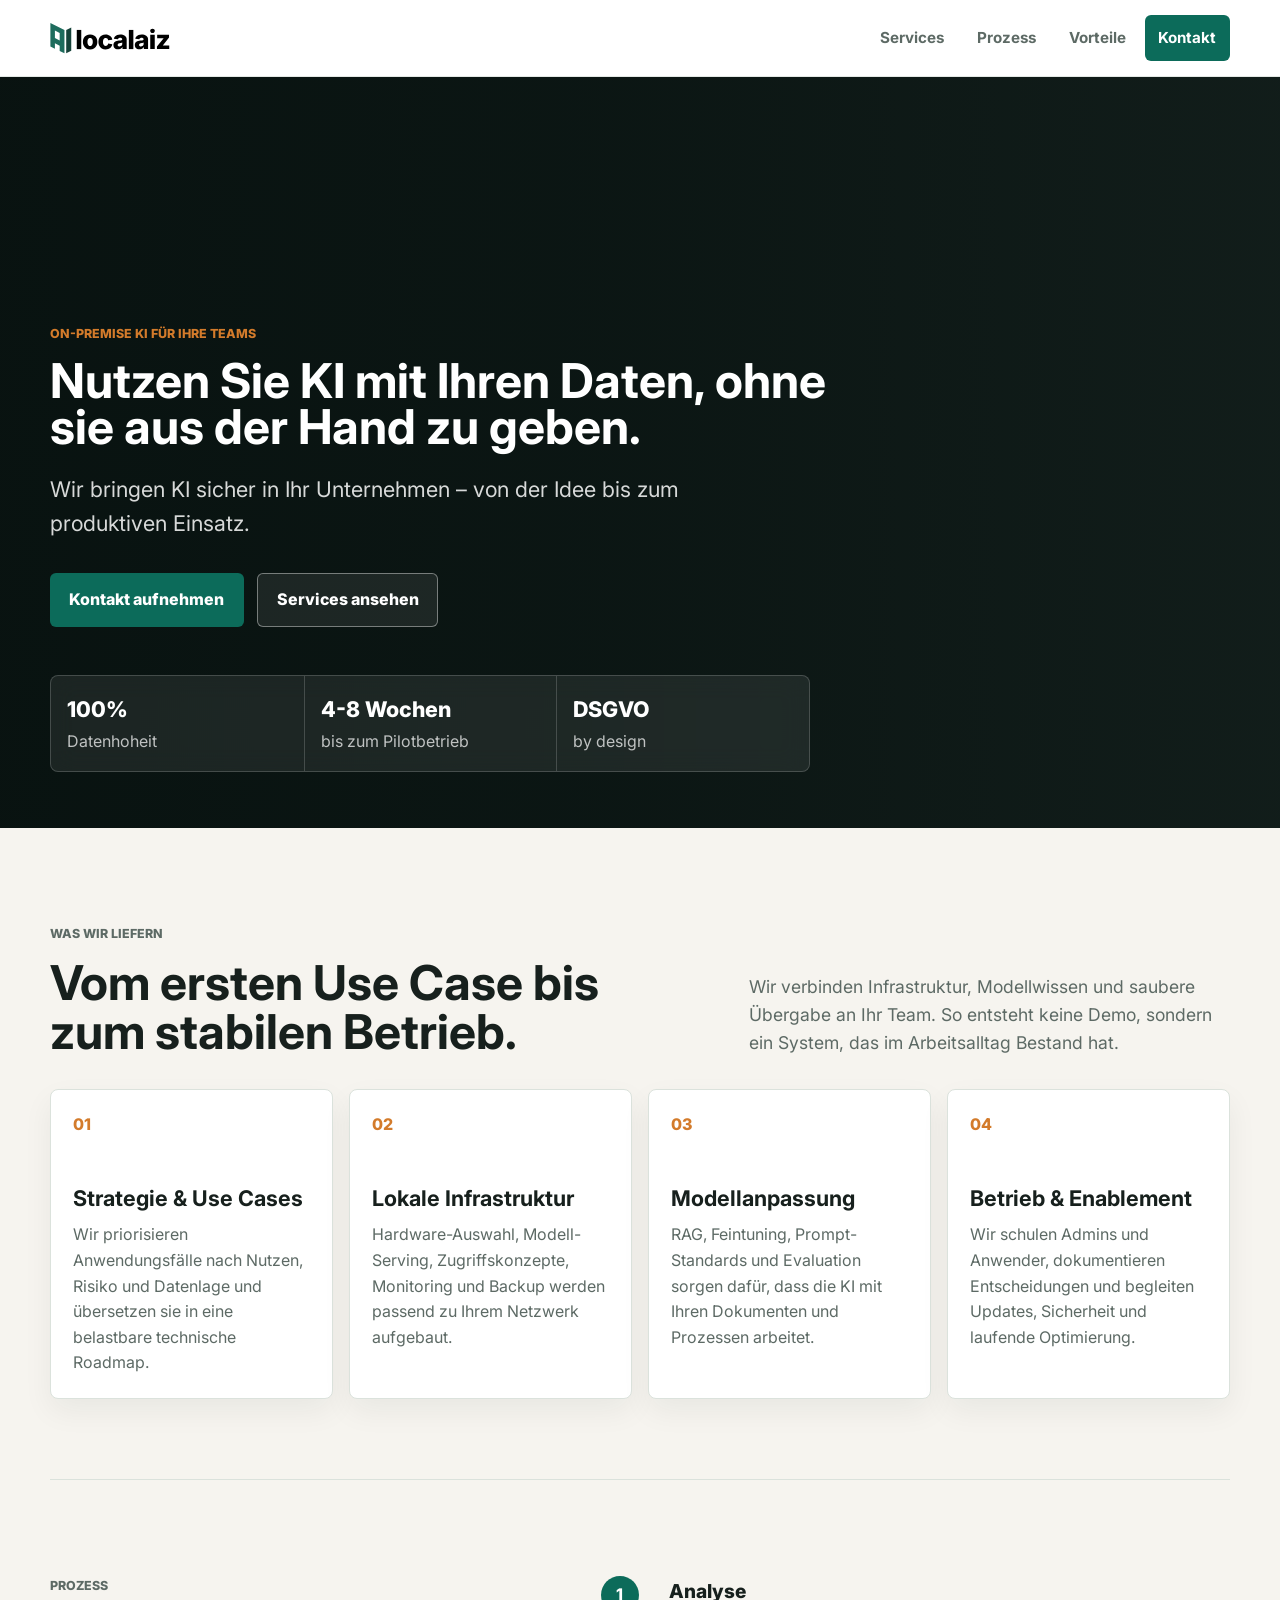
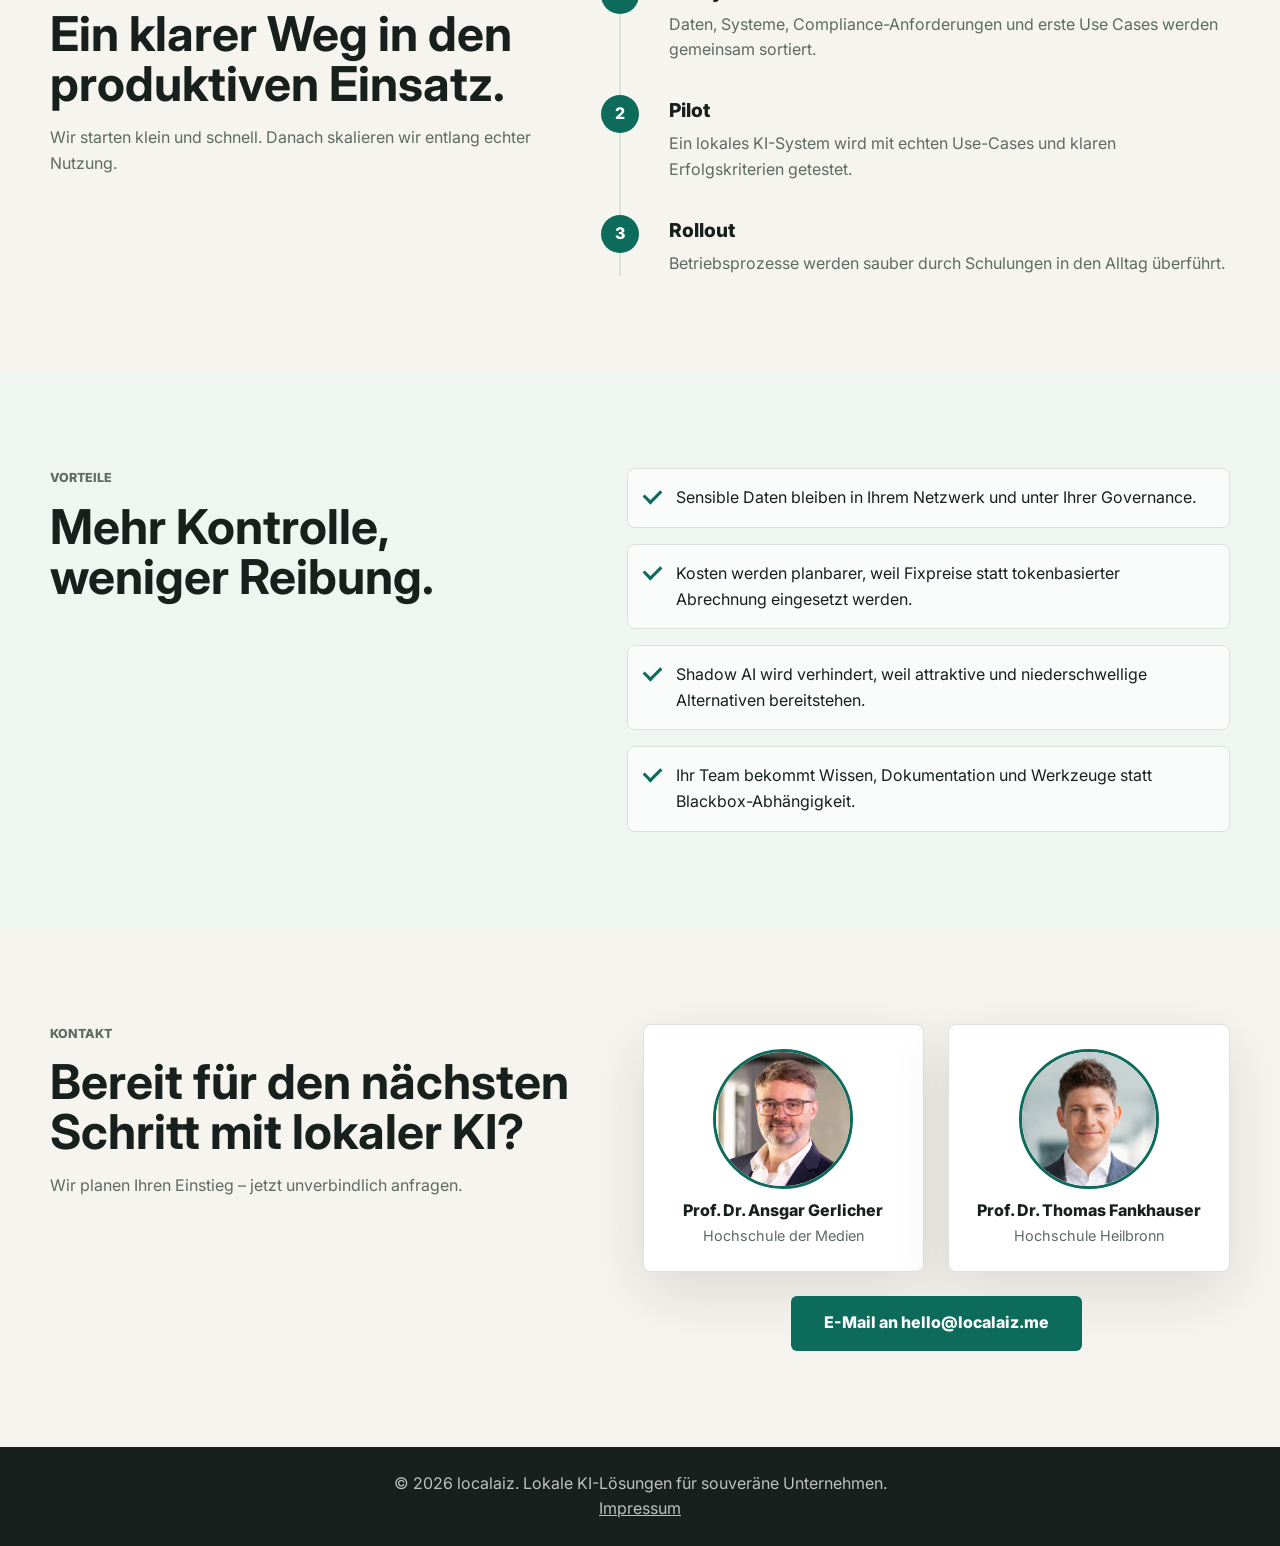
==== commit 694412fc: "changed language to formal - sie, ihren" ====
--- a/index.html
+++ b/index.html
@@ -75,7 +75,7 @@
         <p class="eyebrow">Was wir liefern</p>
         <h2>Vom ersten Use Case bis zum stabilen Betrieb.</h2>
       </div>
-      <p>Wir verbinden Infrastruktur, Modellwissen und saubere Übergabe an dein Team. So entsteht keine Demo, sondern ein System, das im Arbeitsalltag Bestand hat.</p>
+      <p>Wir verbinden Infrastruktur, Modellwissen und saubere Übergabe an Ihr Team. So entsteht keine Demo, sondern ein System, das im Arbeitsalltag Bestand hat.</p>
     </section>
 
     <section class="service-grid" aria-label="Services">
@@ -87,12 +87,12 @@
       <article class="service-card">
         <span class="card-number">02</span>
         <h3>Lokale Infrastruktur</h3>
-        <p>Hardware-Auswahl, Modell-Serving, Zugriffskonzepte, Monitoring und Backup werden passend zu deinem Netzwerk aufgebaut.</p>
+      <p>Hardware-Auswahl, Modell-Serving, Zugriffskonzepte, Monitoring und Backup werden passend zu Ihrem Netzwerk aufgebaut.</p>
       </article>
       <article class="service-card">
         <span class="card-number">03</span>
         <h3>Modellanpassung</h3>
-        <p>RAG, Feintuning, Prompt-Standards und Evaluation sorgen dafür, dass die KI mit deinen Dokumenten und Prozessen arbeitet.</p>
+        <p>RAG, Feintuning, Prompt-Standards und Evaluation sorgen dafür, dass die KI mit Ihren Dokumenten und Prozessen arbeitet.</p>
       </article>
       <article class="service-card">
         <span class="card-number">04</span>
@@ -130,10 +130,10 @@
           <h2>Mehr Kontrolle, weniger Reibung.</h2>
         </div>
         <ul class="check-list">
-          <li>Sensible Daten bleiben in deinem Netzwerk und unter deiner Governance.</li>
+          <li>Sensible Daten bleiben in Ihrem Netzwerk und unter Ihrer Governance.</li>
           <li>Kosten werden planbarer, weil Fixpreise statt tokenbasierter Abrechnung eingesetzt werden.</li>
           <li>Shadow AI wird verhindert, weil attraktive und niederschwellige Alternativen bereitstehen.</li>
-          <li>Dein Team bekommt Wissen, Dokumentation und Werkzeuge statt Blackbox-Abhängigkeit.</li>
+          <li>Ihr Team bekommt Wissen, Dokumentation und Werkzeuge statt Blackbox-Abhängigkeit.</li>
         </ul>
       </div>
     </section>
@@ -166,7 +166,7 @@
 
   <footer class="site-footer">
     <p>© 2026 localaiz. Lokale KI-Lösungen für souveräne Unternehmen.</p>
-    <a href="impressum.html" class="footer-link">Impressum</a>
+    <a href="impressum.html" class="footer-link" target="_blank">Impressum</a>
   </footer>
 </body>
 </html>
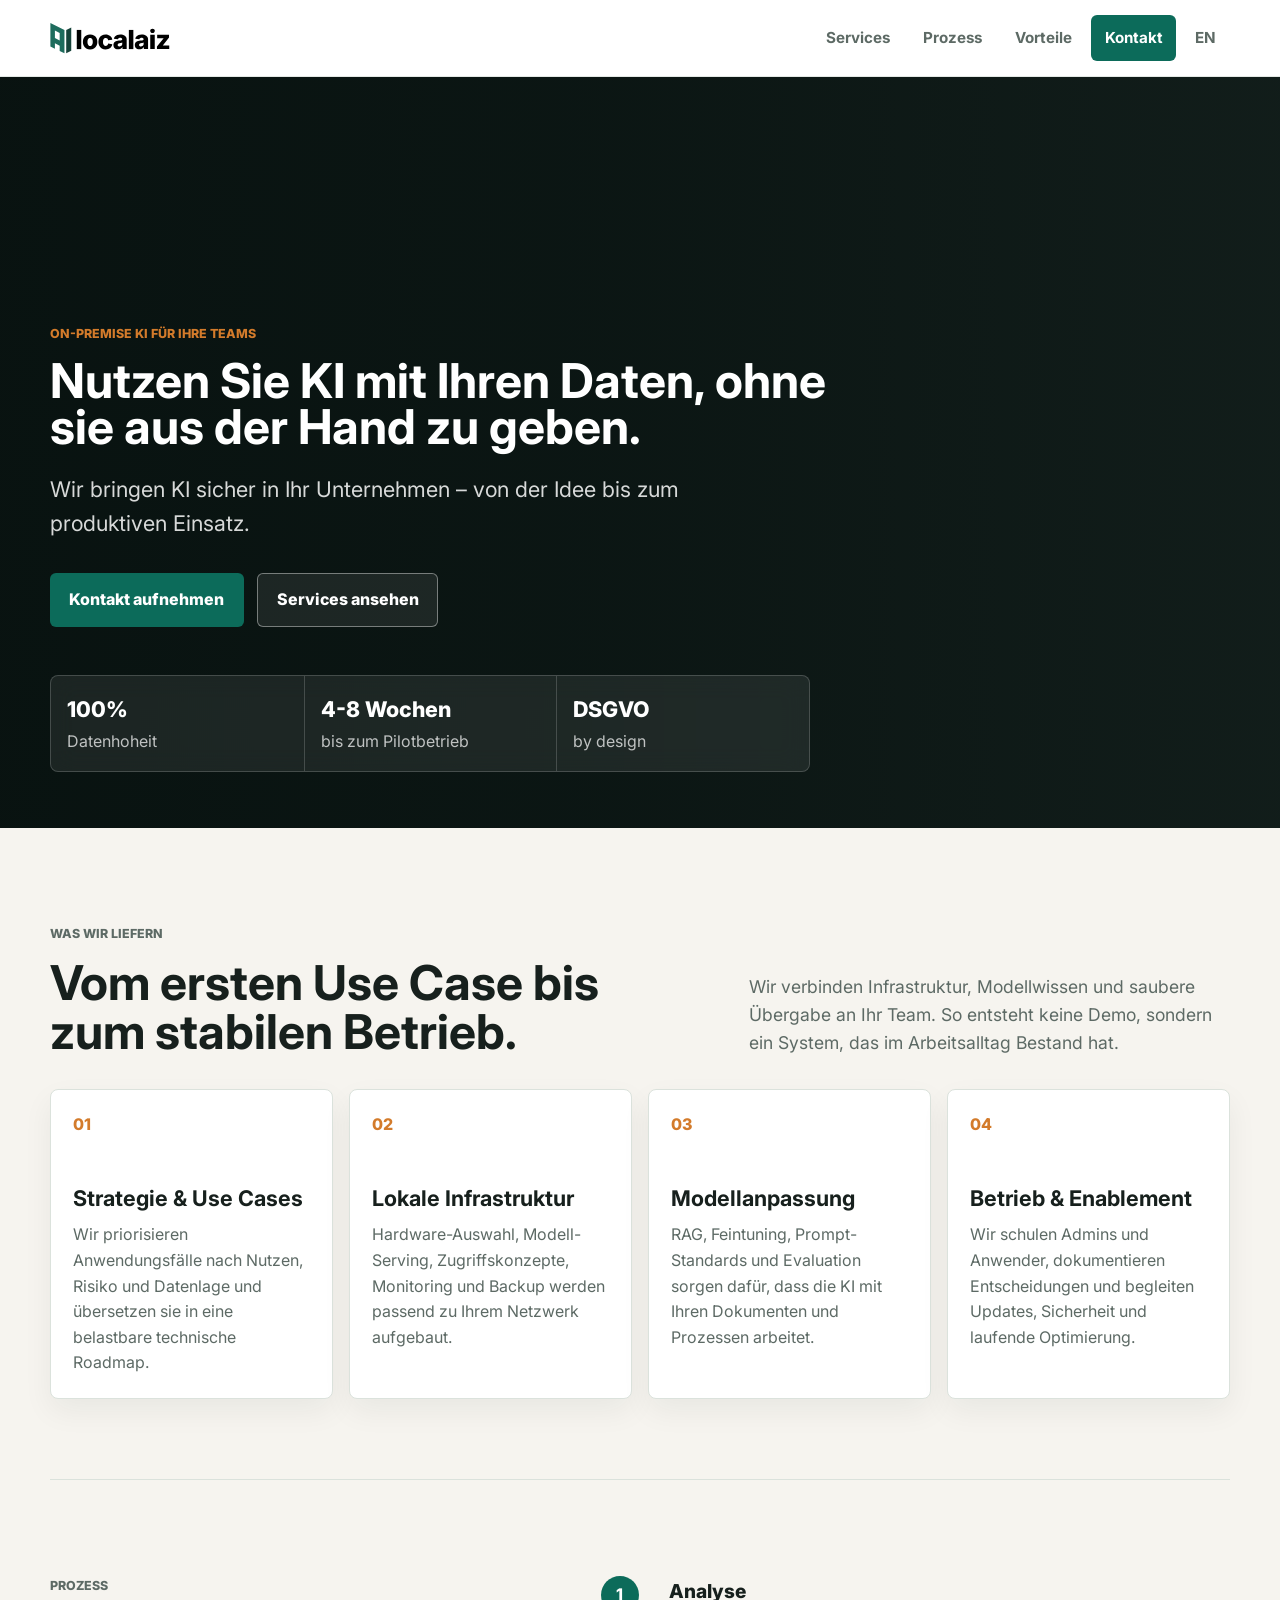
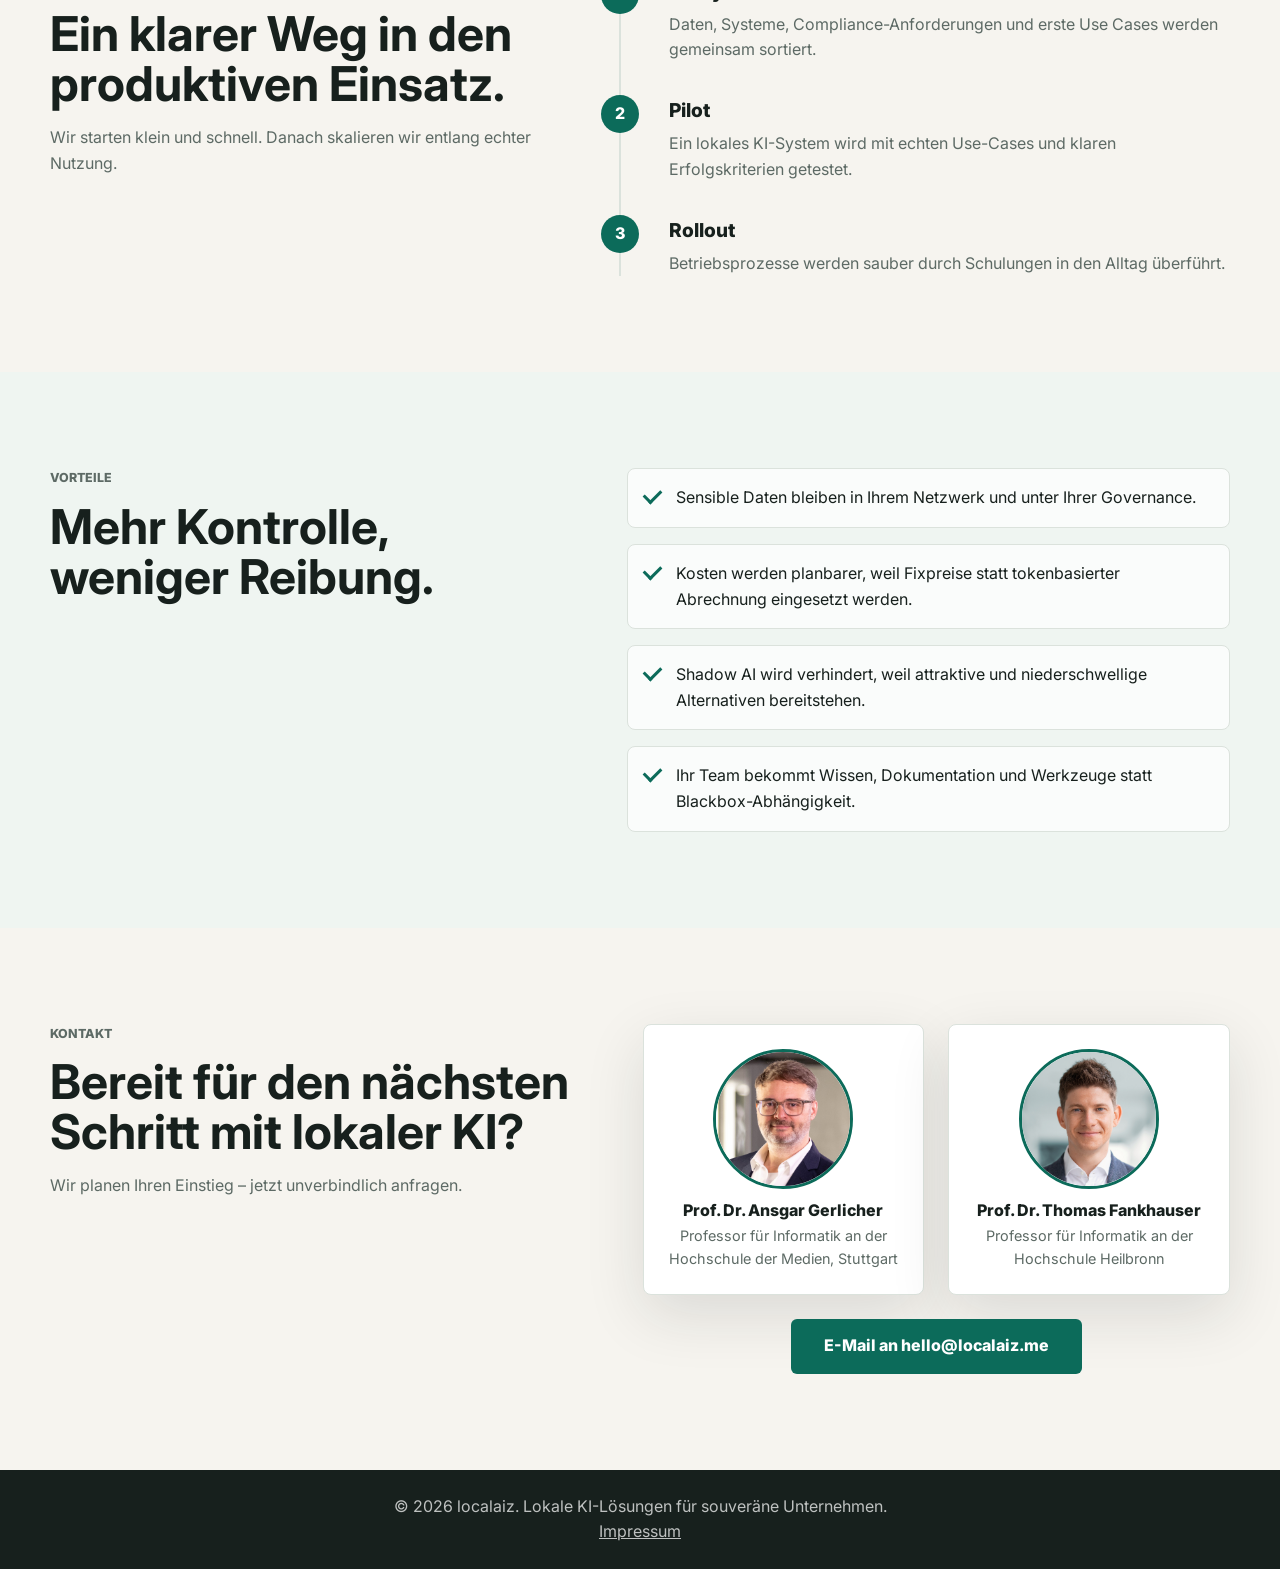
==== commit 3e433313: "Added "Professor für Informatik, aufgrund potenzieller rechtlicher Aspekte."" ====
--- a/index.html
+++ b/index.html
@@ -35,6 +35,8 @@
         <a href="#process" class="nav-link">Prozess</a>
         <a href="#why" class="nav-link">Vorteile</a>
         <a href="#contact" class="nav-link nav-cta">Kontakt</a>
+        <!-- Language switcher -->
+        <a href="index.en.html" class="nav-link" aria-label="English version">EN</a>
       </div>
     </nav>
   </header>
@@ -149,14 +151,14 @@
           <img src="gerlicher.jpg" alt="Prof. Dr. Ansgar Gerlicher" class="contact-photo" />
           <div class="contact-person-info">
             <span class="contact-person-name">Prof. Dr. Ansgar Gerlicher</span>
-            <span class="contact-person-org">Hochschule der Medien</span>
+            <span class="contact-person-org">Professor für Informatik an der Hochschule der Medien, Stuttgart</span>
           </div>
         </div>
         <div class="contact-person">
           <img src="fankhauser.jpg" alt="Prof. Dr. Thomas Fankhauser" class="contact-photo" />
           <div class="contact-person-info">
             <span class="contact-person-name">Prof. Dr. Thomas Fankhauser</span>
-            <span class="contact-person-org">Hochschule Heilbronn</span>
+            <span class="contact-person-org">Professor für Informatik an der Hochschule Heilbronn</span>
           </div>
         </div>
         <a href="mailto:hello@localaiz.me" class="btn btn-primary contact-mailto">E-Mail an hello@localaiz.me</a>
